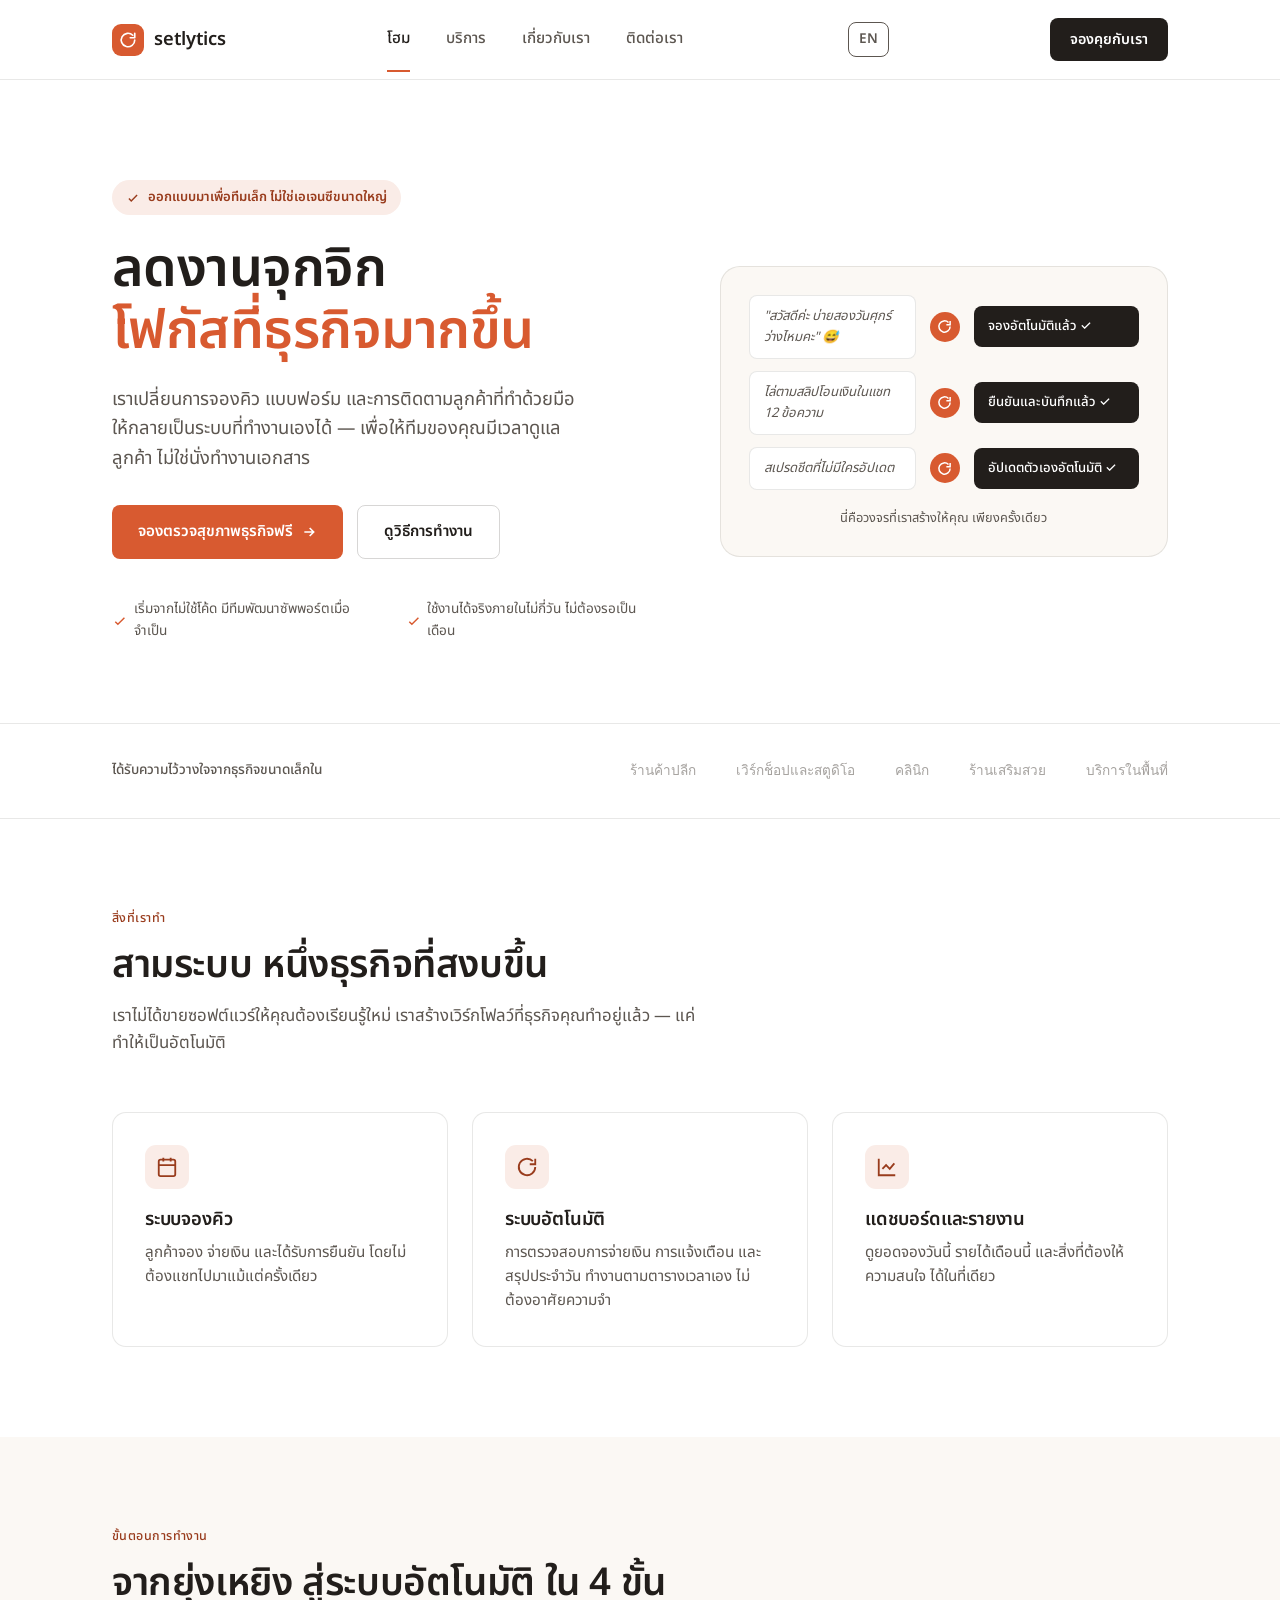
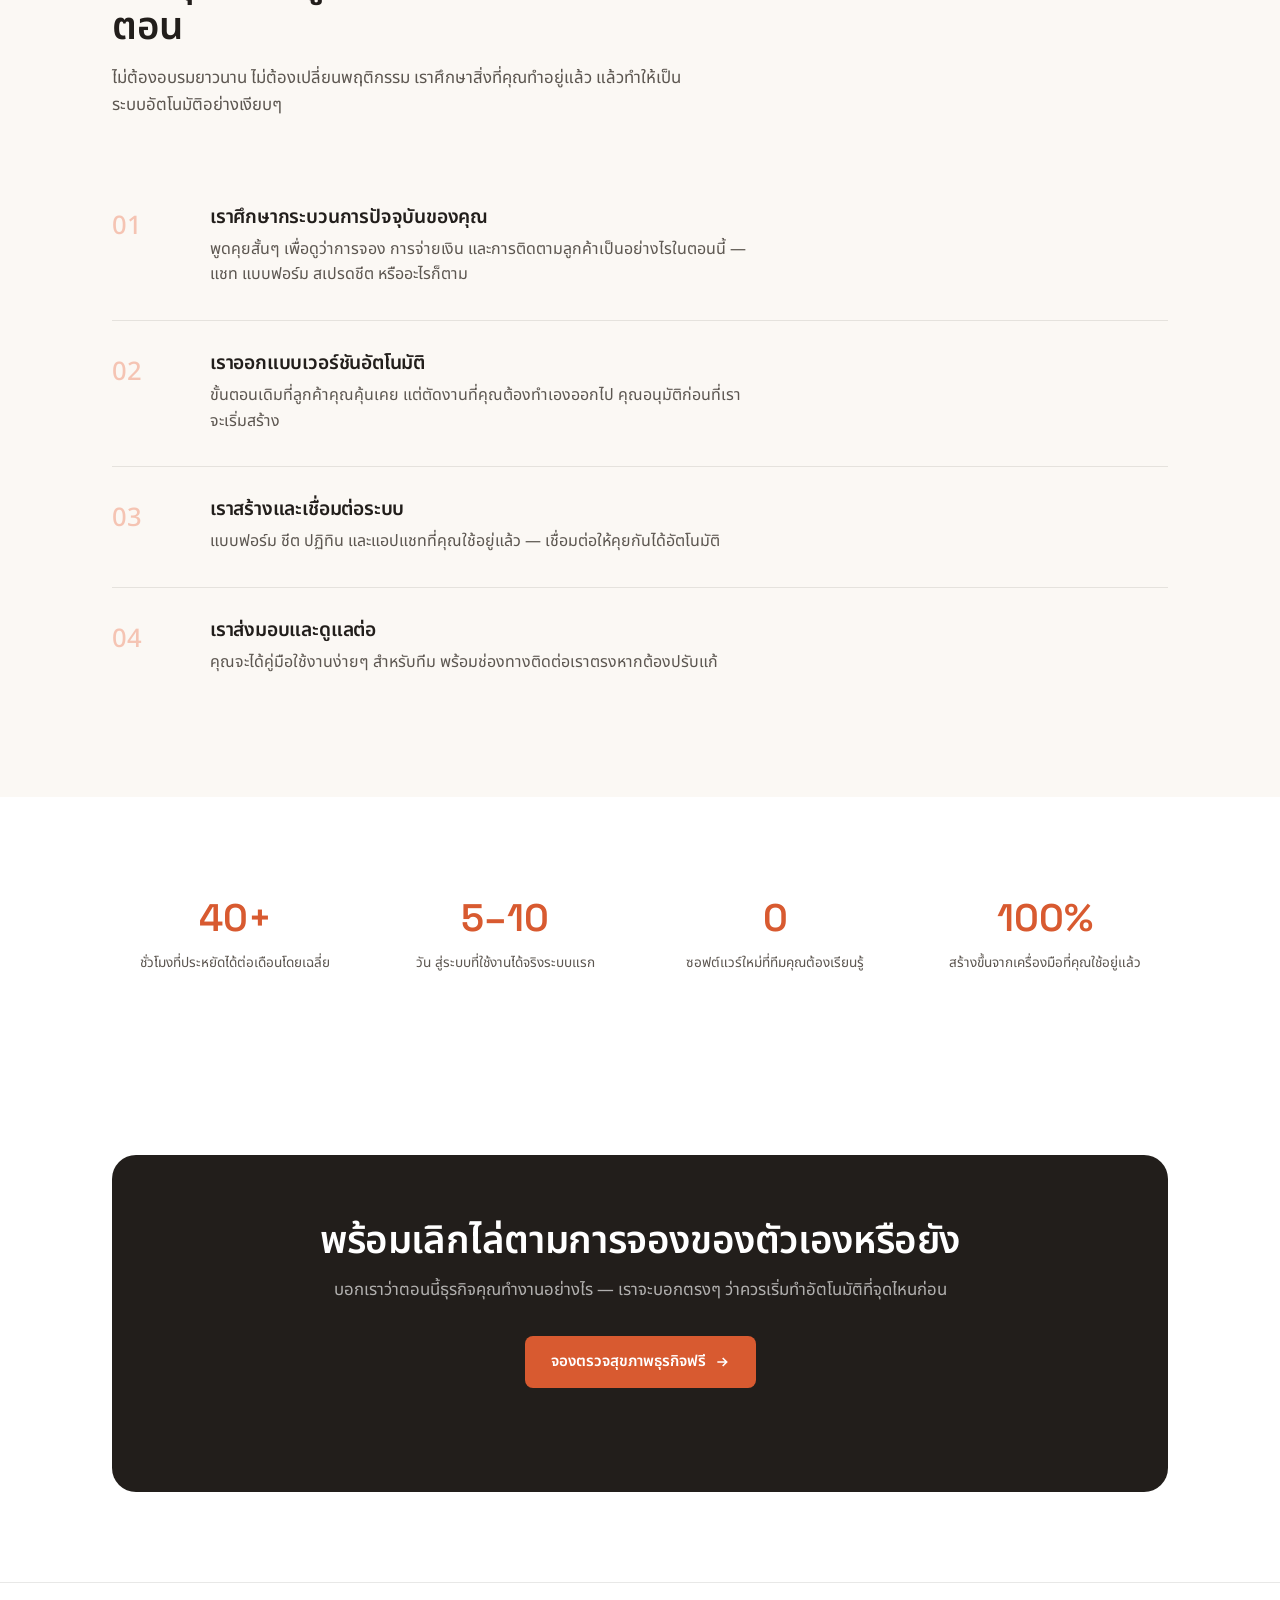
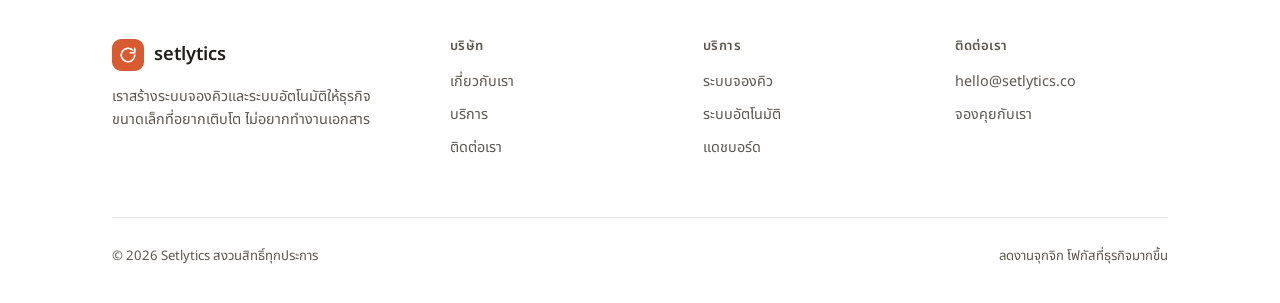
==== th/index.html @ 03d0fd82 "Add Thai-language version of the site Translates all 4 pages into Thai under th/, with a language sw" ====
<!DOCTYPE html>
<html lang="th">
<head>
<meta charset="UTF-8">
<meta name="viewport" content="width=device-width, initial-scale=1.0">
<title>Setlytics — ลดงานจุกจิก โฟกัสที่ธุรกิจมากขึ้น</title>
<link rel="stylesheet" href="../styles.css">
<link rel="stylesheet" href="thai-fonts.css">
</head>
<body>

<nav>
  <div class="nav-inner">
    <a href="index.html" class="brand">
      <span class="brand-mark">
        <svg viewBox="0 0 24 24" fill="none" stroke="white" stroke-width="2.2" stroke-linecap="round" stroke-linejoin="round"><path d="M21 12a9 9 0 1 1-2.64-6.36"/><path d="M21 3v6h-6"/></svg>
      </span>
      setlytics
    </a>
    <div class="nav-links">
      <a href="index.html" class="active">โฮม</a>
      <a href="services.html">บริการ</a>
      <a href="about.html">เกี่ยวกับเรา</a>
      <a href="contact.html">ติดต่อเรา</a>
    </div>
    <a href="../index.html" class="lang-switch">EN</a>
    <a href="contact.html" class="nav-cta">จองคุยกับเรา</a>
  </div>
</nav>

<section class="hero">
  <div class="wrap">
    <div>
      <span class="eyebrow">
        <svg width="14" height="14" viewBox="0 0 24 24" fill="none" stroke="currentColor" stroke-width="2.5"><path d="M5 13l4 4L19 7"/></svg>
        ออกแบบมาเพื่อทีมเล็ก ไม่ใช่เอเจนซีขนาดใหญ่
      </span>
      <h1>ลดงานจุกจิก<br><span class="accent">โฟกัสที่ธุรกิจมากขึ้น</span></h1>
      <p class="lead">เราเปลี่ยนการจองคิว แบบฟอร์ม และการติดตามลูกค้าที่ทำด้วยมือ ให้กลายเป็นระบบที่ทำงานเองได้ — เพื่อให้ทีมของคุณมีเวลาดูแลลูกค้า ไม่ใช่นั่งทำงานเอกสาร</p>
      <div class="hero-actions">
        <a href="contact.html" class="btn btn-primary">
          จองตรวจสุขภาพธุรกิจฟรี
          <svg width="16" height="16" viewBox="0 0 24 24" fill="none" stroke="white" stroke-width="2.4"><path d="M5 12h14M13 6l6 6-6 6"/></svg>
        </a>
        <a href="services.html" class="btn btn-ghost">ดูวิธีการทำงาน</a>
      </div>
      <div class="hero-trust">
        <div>
          <svg viewBox="0 0 24 24" fill="none" stroke-width="2.2"><path d="M5 13l4 4L19 7"/></svg>
          เริ่มจากไม่ใช้โค้ด มีทีมพัฒนาซัพพอร์ตเมื่อจำเป็น
        </div>
        <div>
          <svg viewBox="0 0 24 24" fill="none" stroke-width="2.2"><path d="M5 13l4 4L19 7"/></svg>
          ใช้งานได้จริงภายในไม่กี่วัน ไม่ต้องรอเป็นเดือน
        </div>
      </div>
    </div>

    <div class="transform-strip">
      <div class="row">
        <div class="bubble-before">"สวัสดีค่ะ บ่ายสองวันศุกร์ว่างไหมคะ" 😅</div>
        <div class="loop-divider">
          <svg viewBox="0 0 24 24" fill="none" stroke="white" stroke-width="2.4"><path d="M21 12a9 9 0 1 1-2.64-6.36"/><path d="M21 3v6h-6"/></svg>
        </div>
        <div class="bubble-after">จองอัตโนมัติแล้ว ✓</div>
      </div>
      <div class="row">
        <div class="bubble-before">ไล่ตามสลิปโอนเงินในแชท 12 ข้อความ</div>
        <div class="loop-divider">
          <svg viewBox="0 0 24 24" fill="none" stroke="white" stroke-width="2.4"><path d="M21 12a9 9 0 1 1-2.64-6.36"/><path d="M21 3v6h-6"/></svg>
        </div>
        <div class="bubble-after">ยืนยันและบันทึกแล้ว ✓</div>
      </div>
      <div class="row">
        <div class="bubble-before">สเปรดชีตที่ไม่มีใครอัปเดต</div>
        <div class="loop-divider">
          <svg viewBox="0 0 24 24" fill="none" stroke="white" stroke-width="2.4"><path d="M21 12a9 9 0 1 1-2.64-6.36"/><path d="M21 3v6h-6"/></svg>
        </div>
        <div class="bubble-after">อัปเดตตัวเองอัตโนมัติ ✓</div>
      </div>
      <p class="transform-caption">นี่คือวงจรที่เราสร้างให้คุณ เพียงครั้งเดียว</p>
    </div>
  </div>
</section>

<div class="logo-strip">
  <div class="wrap">
    <span>ได้รับความไว้วางใจจากธุรกิจขนาดเล็กใน</span>
    <div class="logos">
      <span>ร้านค้าปลีก</span>
      <span>เวิร์กช็อปและสตูดิโอ</span>
      <span>คลินิก</span>
      <span>ร้านเสริมสวย</span>
      <span>บริการในพื้นที่</span>
    </div>
  </div>
</div>

<section>
  <div class="wrap">
    <div class="section-head">
      <span class="mono">สิ่งที่เราทำ</span>
      <h2>สามระบบ หนึ่งธุรกิจที่สงบขึ้น</h2>
      <p>เราไม่ได้ขายซอฟต์แวร์ให้คุณต้องเรียนรู้ใหม่ เราสร้างเวิร์กโฟลว์ที่ธุรกิจคุณทำอยู่แล้ว — แค่ทำให้เป็นอัตโนมัติ</p>
    </div>
    <div class="grid-3">
      <div class="card">
        <div class="card-icon">
          <svg viewBox="0 0 24 24" fill="none" stroke-width="2"><rect x="3" y="4" width="18" height="18" rx="2"/><path d="M16 2v4M8 2v4M3 10h18"/></svg>
        </div>
        <h3>ระบบจองคิว</h3>
        <p>ลูกค้าจอง จ่ายเงิน และได้รับการยืนยัน โดยไม่ต้องแชทไปมาแม้แต่ครั้งเดียว</p>
      </div>
      <div class="card">
        <div class="card-icon">
          <svg viewBox="0 0 24 24" fill="none" stroke-width="2"><path d="M21 12a9 9 0 1 1-2.64-6.36"/><path d="M21 3v6h-6"/></svg>
        </div>
        <h3>ระบบอัตโนมัติ</h3>
        <p>การตรวจสอบการจ่ายเงิน การแจ้งเตือน และสรุปประจำวัน ทำงานตามตารางเวลาเอง ไม่ต้องอาศัยความจำ</p>
      </div>
      <div class="card">
        <div class="card-icon">
          <svg viewBox="0 0 24 24" fill="none" stroke-width="2"><path d="M3 3v18h18"/><path d="M7 14l4-4 4 4 5-6"/></svg>
        </div>
        <h3>แดชบอร์ดและรายงาน</h3>
        <p>ดูยอดจองวันนี้ รายได้เดือนนี้ และสิ่งที่ต้องให้ความสนใจ ได้ในที่เดียว</p>
      </div>
    </div>
  </div>
</section>

<section class="bg-warm">
  <div class="wrap">
    <div class="section-head">
      <span class="mono">ขั้นตอนการทำงาน</span>
      <h2>จากยุ่งเหยิง สู่ระบบอัตโนมัติ ใน 4 ขั้นตอน</h2>
      <p>ไม่ต้องอบรมยาวนาน ไม่ต้องเปลี่ยนพฤติกรรม เราศึกษาสิ่งที่คุณทำอยู่แล้ว แล้วทำให้เป็นระบบอัตโนมัติอย่างเงียบๆ</p>
    </div>
    <div class="process-list">
      <div class="process-item">
        <span class="process-num">01</span>
        <div>
          <h3>เราศึกษากระบวนการปัจจุบันของคุณ</h3>
          <p>พูดคุยสั้นๆ เพื่อดูว่าการจอง การจ่ายเงิน และการติดตามลูกค้าเป็นอย่างไรในตอนนี้ — แชท แบบฟอร์ม สเปรดชีต หรืออะไรก็ตาม</p>
        </div>
      </div>
      <div class="process-item">
        <span class="process-num">02</span>
        <div>
          <h3>เราออกแบบเวอร์ชันอัตโนมัติ</h3>
          <p>ขั้นตอนเดิมที่ลูกค้าคุณคุ้นเคย แต่ตัดงานที่คุณต้องทำเองออกไป คุณอนุมัติก่อนที่เราจะเริ่มสร้าง</p>
        </div>
      </div>
      <div class="process-item">
        <span class="process-num">03</span>
        <div>
          <h3>เราสร้างและเชื่อมต่อระบบ</h3>
          <p>แบบฟอร์ม ชีต ปฏิทิน และแอปแชทที่คุณใช้อยู่แล้ว — เชื่อมต่อให้คุยกันได้อัตโนมัติ</p>
        </div>
      </div>
      <div class="process-item">
        <span class="process-num">04</span>
        <div>
          <h3>เราส่งมอบและดูแลต่อ</h3>
          <p>คุณจะได้คู่มือใช้งานง่ายๆ สำหรับทีม พร้อมช่องทางติดต่อเราตรงหากต้องปรับแก้</p>
        </div>
      </div>
    </div>
  </div>
</section>

<section>
  <div class="wrap">
    <div class="stats">
      <div class="stat">
        <div class="num">40+</div>
        <div class="label">ชั่วโมงที่ประหยัดได้ต่อเดือนโดยเฉลี่ย</div>
      </div>
      <div class="stat">
        <div class="num">5–10</div>
        <div class="label">วัน สู่ระบบที่ใช้งานได้จริงระบบแรก</div>
      </div>
      <div class="stat">
        <div class="num">0</div>
        <div class="label">ซอฟต์แวร์ใหม่ที่ทีมคุณต้องเรียนรู้</div>
      </div>
      <div class="stat">
        <div class="num">100%</div>
        <div class="label">สร้างขึ้นจากเครื่องมือที่คุณใช้อยู่แล้ว</div>
      </div>
    </div>
  </div>
</section>

<section>
  <div class="wrap">
    <div class="cta-band">
      <h2>พร้อมเลิกไล่ตามการจองของตัวเองหรือยัง</h2>
      <p>บอกเราว่าตอนนี้ธุรกิจคุณทำงานอย่างไร — เราจะบอกตรงๆ ว่าควรเริ่มทำอัตโนมัติที่จุดไหนก่อน</p>
      <div class="hero-actions">
        <a href="contact.html" class="btn btn-primary" style="background: var(--coral);">
          จองตรวจสุขภาพธุรกิจฟรี
          <svg width="16" height="16" viewBox="0 0 24 24" fill="none" stroke="white" stroke-width="2.4"><path d="M5 12h14M13 6l6 6-6 6"/></svg>
        </a>
      </div>
    </div>
  </div>
</section>

<footer>
  <div class="wrap">
    <div class="footer-top">
      <div class="footer-brand">
        <a href="index.html" class="brand">
          <span class="brand-mark">
            <svg viewBox="0 0 24 24" fill="none" stroke="white" stroke-width="2.2" stroke-linecap="round" stroke-linejoin="round"><path d="M21 12a9 9 0 1 1-2.64-6.36"/><path d="M21 3v6h-6"/></svg>
          </span>
          setlytics
        </a>
        <p>เราสร้างระบบจองคิวและระบบอัตโนมัติให้ธุรกิจขนาดเล็กที่อยากเติบโต ไม่อยากทำงานเอกสาร</p>
      </div>
      <div class="footer-col">
        <h4>บริษัท</h4>
        <a href="about.html">เกี่ยวกับเรา</a>
        <a href="services.html">บริการ</a>
        <a href="contact.html">ติดต่อเรา</a>
      </div>
      <div class="footer-col">
        <h4>บริการ</h4>
        <a href="services.html">ระบบจองคิว</a>
        <a href="services.html">ระบบอัตโนมัติ</a>
        <a href="services.html">แดชบอร์ด</a>
      </div>
      <div class="footer-col">
        <h4>ติดต่อเรา</h4>
        <a href="mailto:hello@setlytics.co">hello@setlytics.co</a>
        <a href="contact.html">จองคุยกับเรา</a>
      </div>
    </div>
    <div class="footer-bottom">
      <span>© 2026 Setlytics สงวนสิทธิ์ทุกประการ</span>
      <span>ลดงานจุกจิก โฟกัสที่ธุรกิจมากขึ้น</span>
    </div>
  </div>
</footer>

</body>
</html>
---- styles.css ----
@import url('https://fonts.googleapis.com/css2?family=Space+Grotesk:wght@500;600;700&family=Inter:wght@400;500;600&family=JetBrains+Mono:wght@500&display=swap');

:root {
  --coral: #D85A30;
  --coral-dark: #993C1D;
  --coral-tint: #FAECE7;
  --coral-tint-2: #F5C4B3;
  --ink: #221E1B;
  --ink-soft: #5C5650;
  --paper: #FFFFFF;
  --paper-warm: #FBF8F4;
  --line: rgba(34, 30, 27, 0.1);
  --line-strong: rgba(34, 30, 27, 0.18);
  --radius: 14px;
  --radius-sm: 8px;
  --maxw: 1120px;
}

* { margin: 0; padding: 0; box-sizing: border-box; }

html { scroll-behavior: smooth; }

body {
  font-family: 'Inter', sans-serif;
  background: var(--paper);
  color: var(--ink);
  line-height: 1.6;
  font-size: 16px;
  -webkit-font-smoothing: antialiased;
}

h1, h2, h3, h4 {
  font-family: 'Space Grotesk', sans-serif;
  font-weight: 600;
  letter-spacing: -0.01em;
  line-height: 1.15;
  color: var(--ink);
}

a { color: inherit; text-decoration: none; }

.mono {
  font-family: 'JetBrains Mono', monospace;
  font-size: 0.78rem;
  letter-spacing: 0.04em;
  text-transform: uppercase;
  color: var(--coral-dark);
  font-weight: 500;
}

.wrap {
  max-width: var(--maxw);
  margin: 0 auto;
  padding: 0 32px;
}

/* ---------- NAV ---------- */
nav {
  position: sticky;
  top: 0;
  z-index: 50;
  background: rgba(255,255,255,0.92);
  backdrop-filter: blur(8px);
  border-bottom: 1px solid var(--line);
}

.nav-inner {
  max-width: var(--maxw);
  margin: 0 auto;
  padding: 18px 32px;
  display: flex;
  align-items: center;
  justify-content: space-between;
}

.brand {
  display: flex;
  align-items: center;
  gap: 10px;
  font-family: 'Space Grotesk', sans-serif;
  font-weight: 600;
  font-size: 1.15rem;
}

.brand-mark {
  width: 32px;
  height: 32px;
  border-radius: 9px;
  background: var(--coral);
  display: flex;
  align-items: center;
  justify-content: center;
  flex-shrink: 0;
}

.brand-mark svg { width: 18px; height: 18px; }

.nav-links {
  display: flex;
  gap: 36px;
  font-size: 0.95rem;
  font-weight: 500;
}

.nav-links a {
  color: var(--ink-soft);
  transition: color 0.15s ease;
  position: relative;
}

.nav-links a:hover, .nav-links a.active { color: var(--ink); }

.nav-links a.active::after {
  content: '';
  position: absolute;
  bottom: -20px;
  left: 0;
  right: 0;
  height: 2px;
  background: var(--coral);
}

.nav-cta {
  background: var(--ink);
  color: white;
  padding: 10px 20px;
  border-radius: var(--radius-sm);
  font-size: 0.9rem;
  font-weight: 600;
  transition: background 0.15s ease;
}

.nav-cta:hover { background: var(--coral); }

.lang-switch {
  color: var(--ink-soft);
  font-size: 0.85rem;
  font-weight: 600;
  margin-left: 4px;
  padding: 6px 10px;
  border: 1px solid var(--ink-soft);
  border-radius: var(--radius-sm);
}

.lang-switch:hover { color: var(--ink); border-color: var(--ink); }

.mobile-toggle { display: none; }

/* ---------- BUTTONS ---------- */
.btn {
  display: inline-flex;
  align-items: center;
  gap: 8px;
  padding: 14px 26px;
  border-radius: var(--radius-sm);
  font-weight: 600;
  font-size: 0.95rem;
  transition: transform 0.15s ease, background 0.15s ease, box-shadow 0.15s ease;
  cursor: pointer;
  border: none;
}

.btn-primary {
  background: var(--coral);
  color: white;
}

.btn-primary:hover {
  background: var(--coral-dark);
  transform: translateY(-1px);
}

.btn-ghost {
  background: transparent;
  color: var(--ink);
  border: 1.5px solid var(--line-strong);
}

.btn-ghost:hover {
  border-color: var(--ink);
  transform: translateY(-1px);
}

/* ---------- HERO ---------- */
.hero {
  padding: 100px 0 80px;
  position: relative;
  overflow: hidden;
}

.hero .wrap {
  display: grid;
  grid-template-columns: 1.1fr 0.9fr;
  gap: 60px;
  align-items: center;
}

.eyebrow {
  display: inline-flex;
  align-items: center;
  gap: 8px;
  background: var(--coral-tint);
  color: var(--coral-dark);
  padding: 7px 14px;
  border-radius: 99px;
  font-size: 0.82rem;
  font-weight: 600;
  margin-bottom: 24px;
}

.hero h1 {
  font-size: clamp(2.4rem, 4.2vw, 3.6rem);
  margin-bottom: 22px;
}

.hero h1 .accent { color: var(--coral); }

.hero p.lead {
  font-size: 1.15rem;
  color: var(--ink-soft);
  max-width: 480px;
  margin-bottom: 32px;
}

.hero-actions {
  display: flex;
  gap: 14px;
  margin-bottom: 40px;
}

.hero-trust {
  display: flex;
  gap: 28px;
  font-size: 0.85rem;
  color: var(--ink-soft);
}

.hero-trust div { display: flex; align-items: center; gap: 6px; }
.hero-trust svg { width: 16px; height: 16px; stroke: var(--coral); }

/* ---------- TRANSFORM STRIP (signature element) ---------- */
.transform-strip {
  position: relative;
  background: var(--paper-warm);
  border: 1px solid var(--line);
  border-radius: 20px;
  padding: 28px;
}

.transform-strip .row {
  display: flex;
  align-items: center;
  gap: 14px;
  margin-bottom: 12px;
}

.transform-strip .row:last-child { margin-bottom: 0; }

.bubble-before {
  flex: 1;
  background: white;
  border: 1px solid var(--line);
  border-radius: var(--radius-sm);
  padding: 10px 14px;
  font-size: 0.82rem;
  color: var(--ink-soft);
  font-style: italic;
}

.loop-divider {
  flex-shrink: 0;
  width: 30px;
  height: 30px;
  border-radius: 50%;
  background: var(--coral);
  display: flex;
  align-items: center;
  justify-content: center;
}

.loop-divider svg {
  width: 15px;
  height: 15px;
  stroke: white;
  animation: spin 6s linear infinite;
}

@keyframes spin {
  to { transform: rotate(360deg); }
}

.bubble-after {
  flex: 1;
  background: var(--ink);
  color: white;
  border-radius: var(--radius-sm);
  padding: 10px 14px;
  font-size: 0.82rem;
  font-weight: 500;
}

.transform-caption {
  text-align: center;
  margin-top: 18px;
  font-size: 0.8rem;
  color: var(--ink-soft);
}

/* ---------- LOGO STRIP ---------- */
.logo-strip {
  padding: 36px 0;
  border-top: 1px solid var(--line);
  border-bottom: 1px solid var(--line);
}

.logo-strip .wrap {
  display: flex;
  align-items: center;
  justify-content: space-between;
  flex-wrap: wrap;
  gap: 24px;
}

.logo-strip span {
  font-size: 0.85rem;
  color: var(--ink-soft);
  font-weight: 500;
}

.logo-strip .logos {
  display: flex;
  gap: 40px;
  font-family: 'Space Grotesk', sans-serif;
  font-weight: 600;
  color: var(--ink-soft);
  opacity: 0.55;
  flex-wrap: wrap;
}

/* ---------- SECTION GENERAL ---------- */
section { padding: 90px 0; }

.section-head {
  max-width: 600px;
  margin-bottom: 56px;
}

.section-head .mono { display: block; margin-bottom: 14px; }

.section-head h2 {
  font-size: clamp(1.8rem, 3vw, 2.4rem);
  margin-bottom: 16px;
}

.section-head p {
  color: var(--ink-soft);
  font-size: 1.05rem;
}

.bg-warm { background: var(--paper-warm); }

/* ---------- CARDS GRID ---------- */
.grid-3 {
  display: grid;
  grid-template-columns: repeat(3, 1fr);
  gap: 24px;
}

.grid-2 {
  display: grid;
  grid-template-columns: repeat(2, 1fr);
  gap: 24px;
}

.card {
  background: white;
  border: 1px solid var(--line);
  border-radius: var(--radius);
  padding: 32px;
  transition: transform 0.18s ease, box-shadow 0.18s ease, border-color 0.18s ease;
}

.card:hover {
  transform: translateY(-3px);
  border-color: var(--line-strong);
  box-shadow: 0 12px 28px rgba(34,30,27,0.06);
}

.card-icon {
  width: 44px;
  height: 44px;
  border-radius: 11px;
  background: var(--coral-tint);
  display: flex;
  align-items: center;
  justify-content: center;
  margin-bottom: 20px;
}

.card-icon svg { width: 22px; height: 22px; stroke: var(--coral-dark); }

.card h3 { font-size: 1.15rem; margin-bottom: 10px; }
.card p { color: var(--ink-soft); font-size: 0.95rem; }

/* ---------- PROCESS ---------- */
.process-list {
  display: flex;
  flex-direction: column;
  gap: 0;
}

.process-item {
  display: grid;
  grid-template-columns: 70px 1fr;
  gap: 28px;
  padding: 32px 0;
  border-bottom: 1px solid var(--line);
}

.process-item:last-child { border-bottom: none; }

.process-num {
  font-family: 'JetBrains Mono', monospace;
  font-size: 1.6rem;
  font-weight: 500;
  color: var(--coral-tint-2);
}

.process-item h3 { font-size: 1.2rem; margin-bottom: 8px; }
.process-item p { color: var(--ink-soft); max-width: 540px; }

/* ---------- STATS ---------- */
.stats {
  display: grid;
  grid-template-columns: repeat(4, 1fr);
  gap: 24px;
  text-align: center;
}

.stat .num {
  font-family: 'Space Grotesk', sans-serif;
  font-size: 2.4rem;
  font-weight: 600;
  color: var(--coral);
}

.stat .label {
  font-size: 0.85rem;
  color: var(--ink-soft);
  margin-top: 4px;
}

/* ---------- CTA BAND ---------- */
.cta-band {
  background: var(--ink);
  border-radius: 24px;
  padding: 64px;
  text-align: center;
  color: white;
}

.cta-band h2 { color: white; font-size: clamp(1.8rem, 3vw, 2.4rem); margin-bottom: 14px; }
.cta-band p { color: rgba(255,255,255,0.65); margin-bottom: 32px; font-size: 1.05rem; }
.cta-band .hero-actions { justify-content: center; }

/* ---------- FOOTER ---------- */
footer {
  border-top: 1px solid var(--line);
  padding: 56px 0 36px;
}

.footer-top {
  display: grid;
  grid-template-columns: 1.4fr 1fr 1fr 1fr;
  gap: 40px;
  margin-bottom: 48px;
}

.footer-brand p {
  color: var(--ink-soft);
  font-size: 0.9rem;
  margin-top: 14px;
  max-width: 260px;
}

.footer-col h4 {
  font-size: 0.82rem;
  text-transform: uppercase;
  letter-spacing: 0.04em;
  color: var(--ink-soft);
  font-weight: 600;
  margin-bottom: 16px;
}

.footer-col a {
  display: block;
  font-size: 0.9rem;
  color: var(--ink-soft);
  margin-bottom: 10px;
  transition: color 0.15s ease;
}

.footer-col a:hover { color: var(--coral); }

.footer-bottom {
  display: flex;
  justify-content: space-between;
  align-items: center;
  padding-top: 28px;
  border-top: 1px solid var(--line);
  font-size: 0.82rem;
  color: var(--ink-soft);
}

/* ---------- PAGE HEADER (for non-home pages) ---------- */
.page-header {
  padding: 64px 0 56px;
  border-bottom: 1px solid var(--line);
}

.page-header .mono { display: block; margin-bottom: 16px; }
.page-header h1 { font-size: clamp(2rem, 3.6vw, 2.8rem); margin-bottom: 16px; }
.page-header p { color: var(--ink-soft); font-size: 1.05rem; max-width: 600px; }

/* ---------- ABOUT PAGE SPECIFIC ---------- */
.value-list {
  display: grid;
  grid-template-columns: repeat(2, 1fr);
  gap: 28px;
}

.value-item {
  display: flex;
  gap: 16px;
}

.value-num {
  font-family: 'JetBrains Mono', monospace;
  color: var(--coral);
  font-weight: 500;
  font-size: 0.95rem;
  flex-shrink: 0;
  padding-top: 2px;
}

.value-item h3 { font-size: 1.05rem; margin-bottom: 6px; }
.value-item p { color: var(--ink-soft); font-size: 0.92rem; }

.team-grid {
  display: grid;
  grid-template-columns: repeat(3, 1fr);
  gap: 24px;
}

.team-card {
  background: white;
  border: 1px solid var(--line);
  border-radius: var(--radius);
  padding: 28px;
  text-align: center;
}

.team-avatar {
  width: 64px;
  height: 64px;
  border-radius: 50%;
  background: var(--coral-tint);
  color: var(--coral-dark);
  display: flex;
  align-items: center;
  justify-content: center;
  font-family: 'Space Grotesk', sans-serif;
  font-weight: 600;
  font-size: 1.2rem;
  margin: 0 auto 16px;
}

.team-card h3 { font-size: 1rem; margin-bottom: 4px; }
.team-card .role { font-size: 0.85rem; color: var(--coral-dark); font-weight: 500; margin-bottom: 10px; }
.team-card p.bio { font-size: 0.85rem; color: var(--ink-soft); }

/* ---------- CONTACT PAGE ---------- */
.contact-grid {
  display: grid;
  grid-template-columns: 1fr 1fr;
  gap: 56px;
}

.form-field { margin-bottom: 20px; }

.form-field label {
  display: block;
  font-size: 0.85rem;
  font-weight: 600;
  margin-bottom: 8px;
}

.form-field input, .form-field select, .form-field textarea {
  width: 100%;
  padding: 12px 16px;
  border: 1.5px solid var(--line-strong);
  border-radius: var(--radius-sm);
  font-family: 'Inter', sans-serif;
  font-size: 0.95rem;
  background: white;
  color: var(--ink);
  transition: border-color 0.15s ease;
}

.form-field input:focus, .form-field select:focus, .form-field textarea:focus {
  outline: none;
  border-color: var(--coral);
}

.form-field textarea { resize: vertical; min-height: 110px; }

.contact-info-item {
  display: flex;
  gap: 16px;
  padding: 22px 0;
  border-bottom: 1px solid var(--line);
}

.contact-info-item:last-child { border-bottom: none; }

.contact-icon {
  width: 40px;
  height: 40px;
  border-radius: 10px;
  background: var(--coral-tint);
  display: flex;
  align-items: center;
  justify-content: center;
  flex-shrink: 0;
}

.contact-icon svg { width: 19px; height: 19px; stroke: var(--coral-dark); }

.contact-info-item h4 { font-size: 0.95rem; margin-bottom: 4px; }
.contact-info-item p { font-size: 0.88rem; color: var(--ink-soft); }

.faq-item {
  border-bottom: 1px solid var(--line);
  padding: 22px 0;
}

.faq-item h4 { font-size: 1rem; margin-bottom: 8px; }
.faq-item p { color: var(--ink-soft); font-size: 0.92rem; }

/* ---------- SERVICES PAGE ---------- */
.service-block {
  display: grid;
  grid-template-columns: 0.9fr 1.1fr;
  gap: 56px;
  padding: 64px 0;
  border-bottom: 1px solid var(--line);
  align-items: start;
}

.service-block:last-child { border-bottom: none; }

.service-block .mono { display: block; margin-bottom: 14px; }
.service-block h2 { font-size: 1.7rem; margin-bottom: 16px; }
.service-block .desc { color: var(--ink-soft); margin-bottom: 24px; }

.feature-list { display: flex; flex-direction: column; gap: 12px; }

.feature-list li {
  display: flex;
  gap: 10px;
  font-size: 0.92rem;
  align-items: flex-start;
}

.feature-list svg {
  width: 16px;
  height: 16px;
  stroke: var(--coral);
  flex-shrink: 0;
  margin-top: 3px;
}

.mini-visual {
  background: var(--paper-warm);
  border: 1px solid var(--line);
  border-radius: var(--radius);
  padding: 28px;
}

.mini-visual .tag {
  display: inline-block;
  font-size: 0.75rem;
  font-weight: 600;
  padding: 4px 10px;
  border-radius: 6px;
  margin-bottom: 14px;
}

.tag-yellow { background: #FFF3D6; color: #8A5A00; }
.tag-green { background: #E2F4E8; color: #1F7A45; }
.tag-gray { background: #ECEAE6; color: var(--ink-soft); }

.mini-row {
  display: flex;
  justify-content: space-between;
  align-items: center;
  padding: 10px 0;
  border-bottom: 1px solid var(--line);
  font-size: 0.85rem;
}

.mini-row:last-child { border-bottom: none; }

.pricing-note {
  background: var(--coral-tint);
  border-radius: var(--radius);
  padding: 28px;
  margin-top: 16px;
}

.pricing-note h3 { font-size: 1.05rem; margin-bottom: 8px; color: var(--coral-dark); }
.pricing-note p { font-size: 0.9rem; color: var(--ink); }

/* ---------- RESPONSIVE ---------- */
@media (max-width: 860px) {
  .nav-links { display: none; }
  .hero .wrap { grid-template-columns: 1fr; }
  .hero { padding: 64px 0 48px; }
  .grid-3 { grid-template-columns: 1fr; }
  .grid-2 { grid-template-columns: 1fr; }
  .stats { grid-template-columns: repeat(2, 1fr); gap: 32px; }
  .footer-top { grid-template-columns: 1fr 1fr; gap: 32px; }
  .value-list { grid-template-columns: 1fr; }
  .team-grid { grid-template-columns: 1fr; }
  .contact-grid { grid-template-columns: 1fr; }
  .service-block { grid-template-columns: 1fr; gap: 28px; }
  .cta-band { padding: 40px 24px; }
  .wrap { padding: 0 20px; }
}
---- th/thai-fonts.css ----
@import url('https://fonts.googleapis.com/css2?family=Noto+Sans+Thai:wght@400;500;600;700&display=swap');

body {
  font-family: 'Noto Sans Thai', 'Inter', sans-serif;
}

h1, h2, h3, h4, .brand, .btn, .nav-links, .nav-cta, .lang-switch {
  font-family: 'Noto Sans Thai', 'Space Grotesk', sans-serif;
}

.mono, .eyebrow, .process-num, .value-num {
  font-family: 'Noto Sans Thai', 'JetBrains Mono', monospace;
}
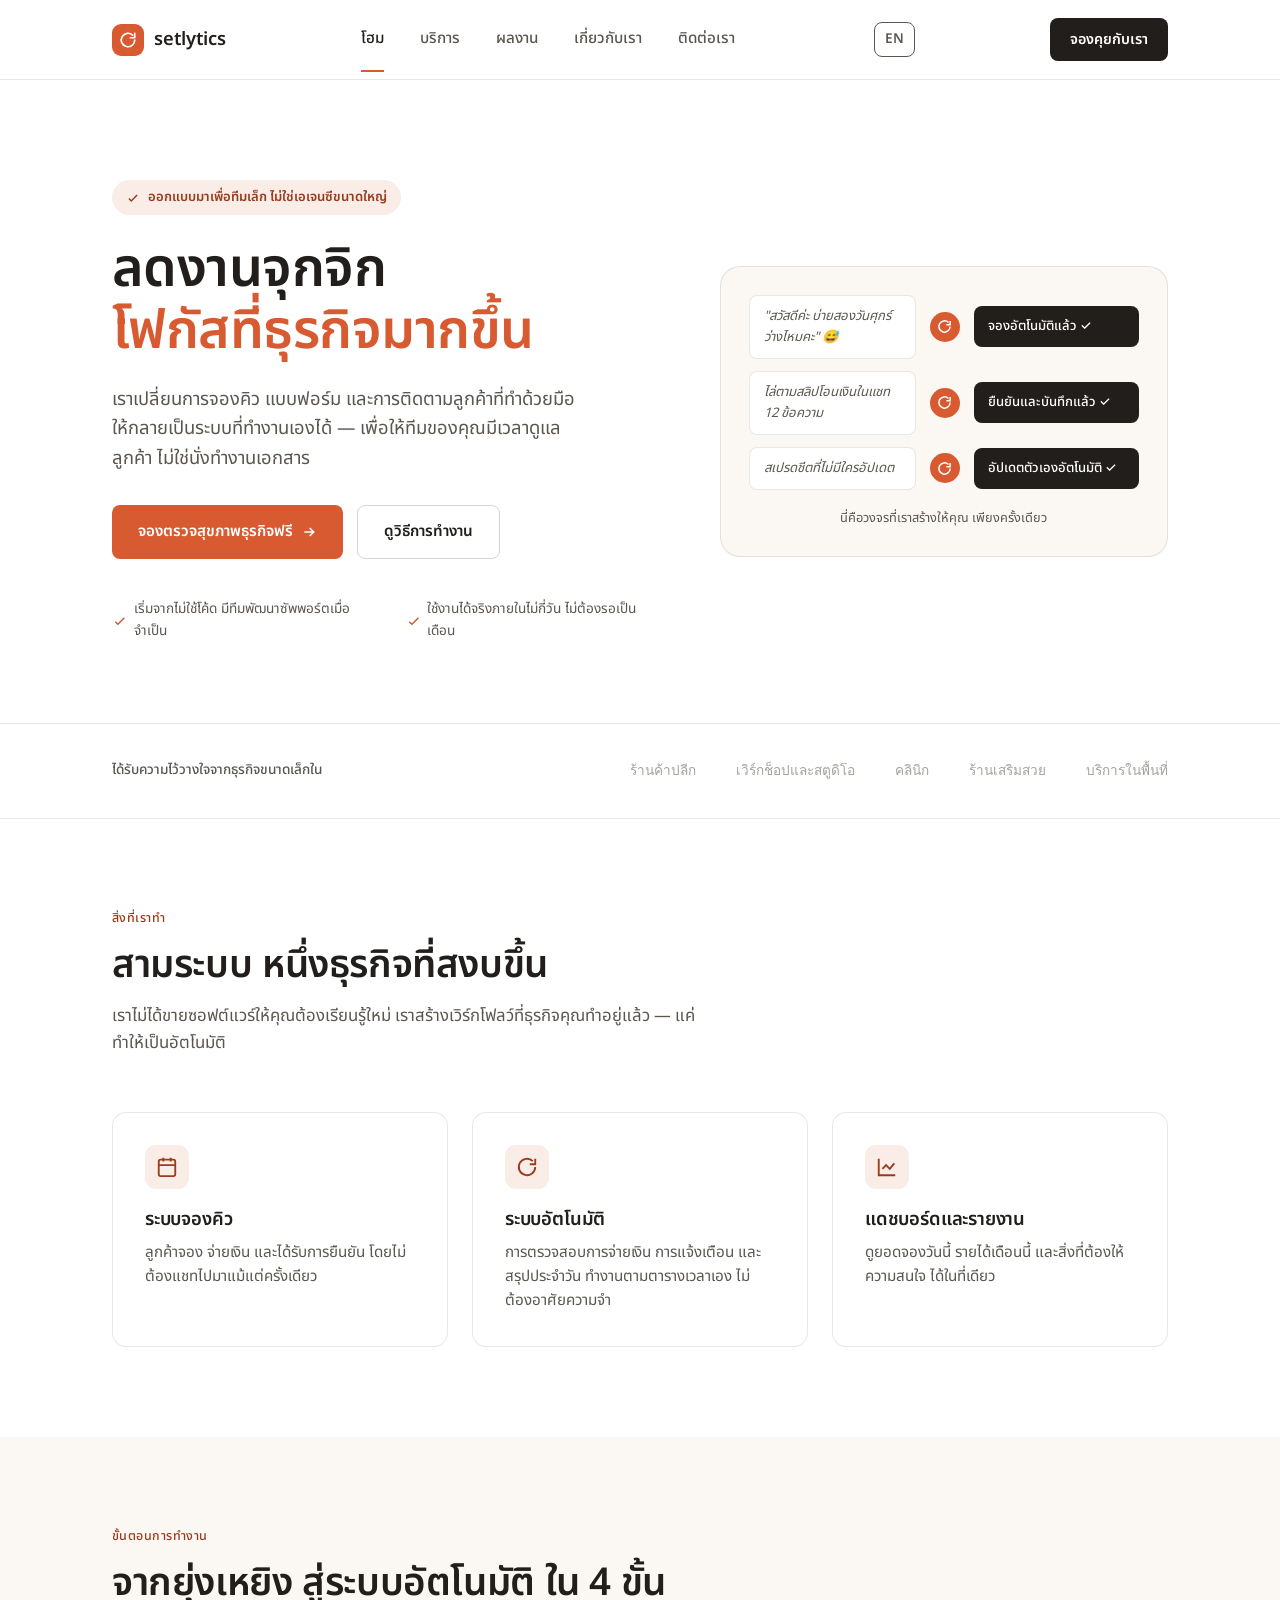
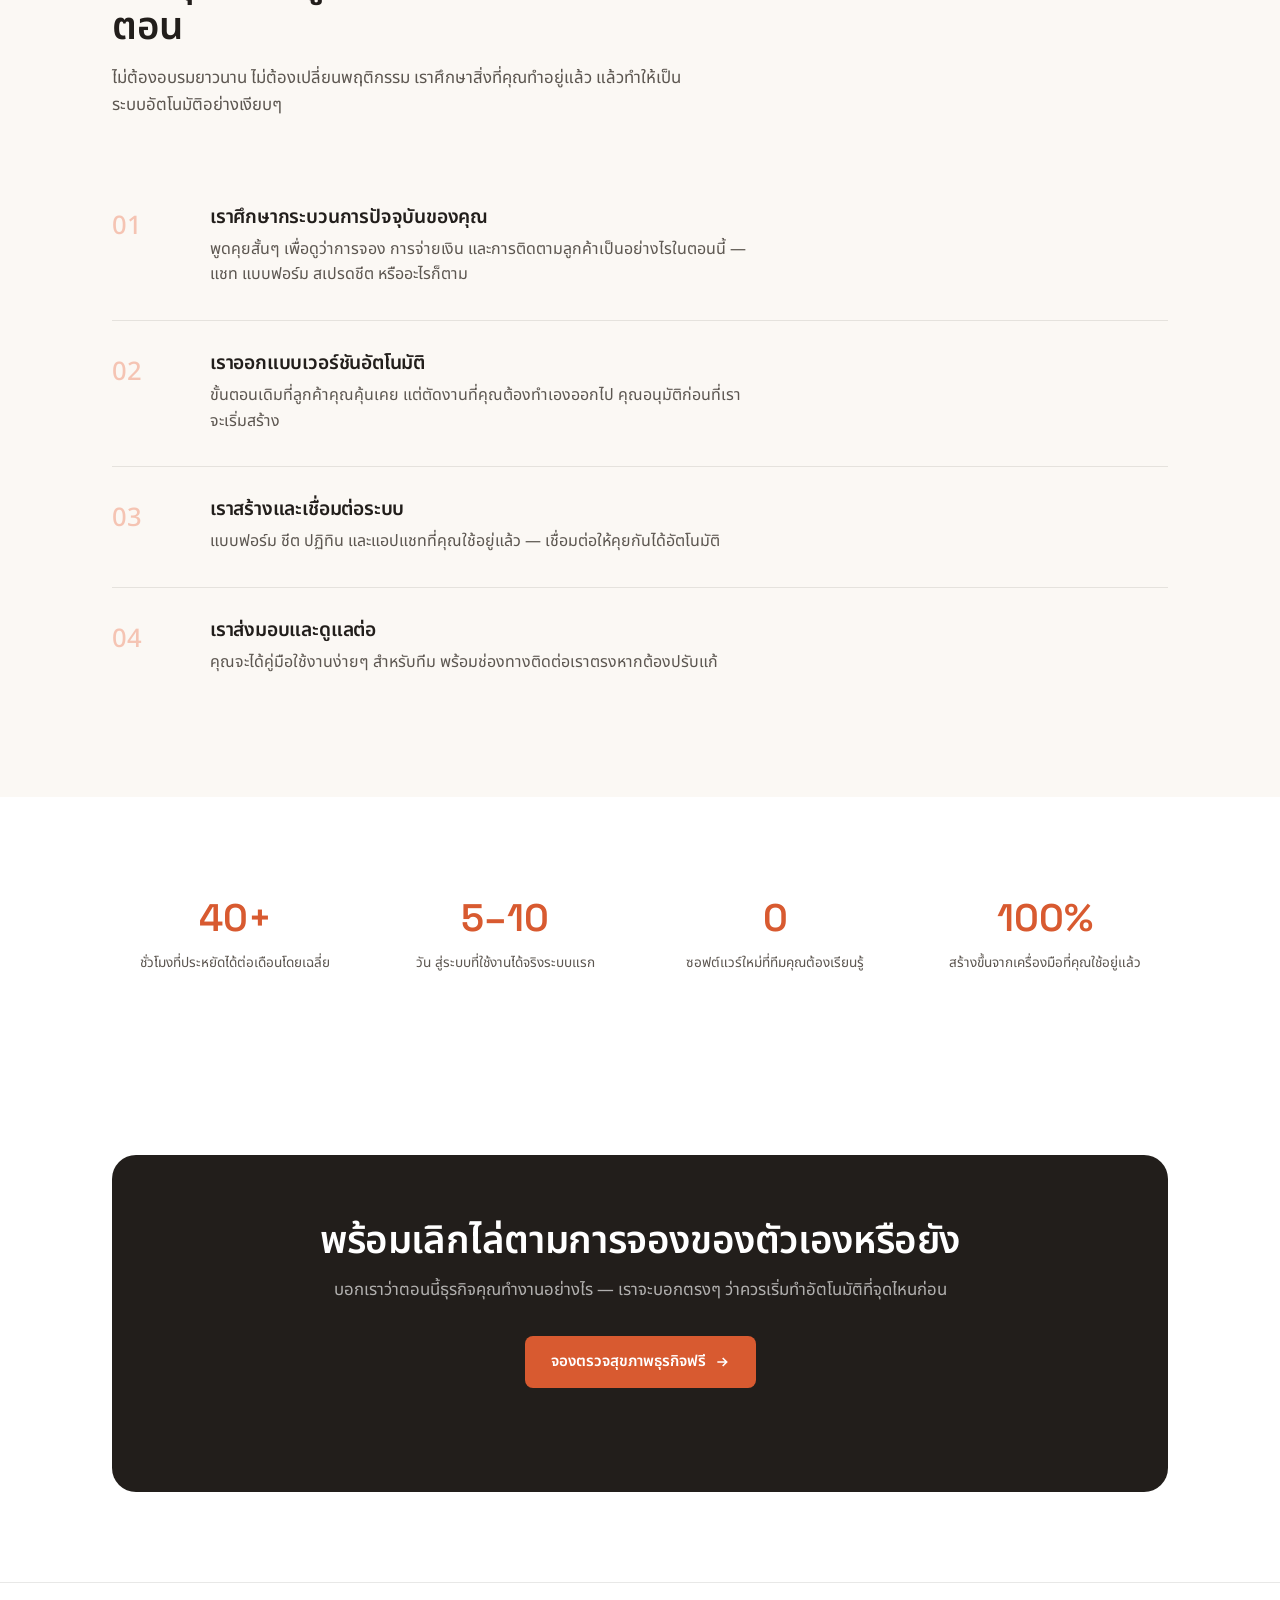
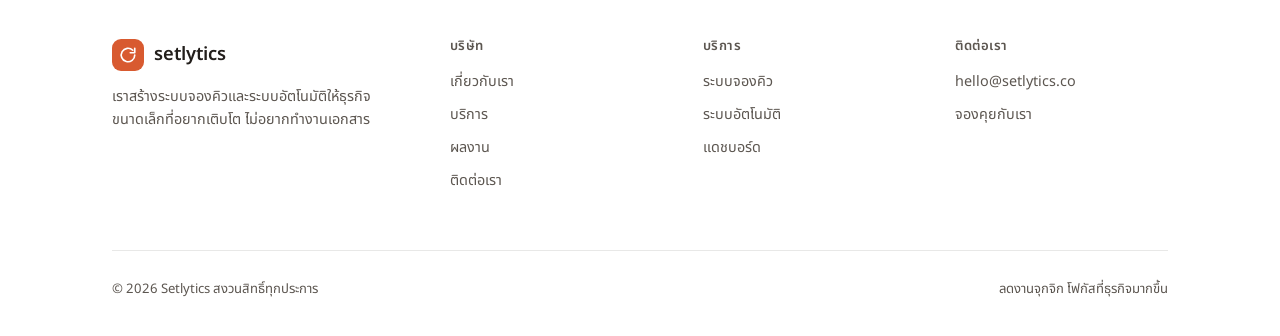
==== commit c3930257: "Add portfolio page and services page reviews section New portfolio.html (and th/portfolio.html) show" ====
--- a/th/index.html
+++ b/th/index.html
@@ -20,6 +20,7 @@
     <div class="nav-links">
       <a href="index.html" class="active">โฮม</a>
       <a href="services.html">บริการ</a>
+      <a href="portfolio.html">ผลงาน</a>
       <a href="about.html">เกี่ยวกับเรา</a>
       <a href="contact.html">ติดต่อเรา</a>
     </div>
@@ -223,6 +224,7 @@
         <h4>บริษัท</h4>
         <a href="about.html">เกี่ยวกับเรา</a>
         <a href="services.html">บริการ</a>
+        <a href="portfolio.html">ผลงาน</a>
         <a href="contact.html">ติดต่อเรา</a>
       </div>
       <div class="footer-col">
--- a/styles.css
+++ b/styles.css
@@ -720,6 +720,81 @@
 
 .pricing-note h3 { font-size: 1.05rem; margin-bottom: 8px; color: var(--coral-dark); }
 .pricing-note p { font-size: 0.9rem; color: var(--ink); }
+
+/* ---------- PORTFOLIO PAGE ---------- */
+.portfolio-grid {
+  display: grid;
+  grid-template-columns: repeat(3, 1fr);
+  gap: 24px;
+}
+
+.portfolio-card {
+  background: white;
+  border: 1px solid var(--line);
+  border-radius: var(--radius);
+  overflow: hidden;
+  transition: transform 0.18s ease, box-shadow 0.18s ease, border-color 0.18s ease;
+}
+
+.portfolio-card:hover {
+  transform: translateY(-3px);
+  border-color: var(--line-strong);
+  box-shadow: 0 12px 28px rgba(34,30,27,0.06);
+}
+
+.portfolio-img {
+  aspect-ratio: 4 / 3;
+  background: var(--paper-warm);
+  border-bottom: 1px dashed var(--line-strong);
+  display: flex;
+  align-items: center;
+  justify-content: center;
+}
+
+.portfolio-img svg { width: 32px; height: 32px; stroke: var(--line-strong); }
+
+.portfolio-body { padding: 22px; }
+.portfolio-body .tag { margin-bottom: 12px; }
+.portfolio-body h3 { font-size: 1.05rem; margin-bottom: 6px; }
+.portfolio-body p { color: var(--ink-soft); font-size: 0.9rem; }
+
+/* ---------- REVIEWS ---------- */
+.review-card {
+  background: white;
+  border: 1px solid var(--line);
+  border-radius: var(--radius);
+  padding: 28px;
+}
+
+.review-quote {
+  color: var(--ink);
+  font-size: 0.98rem;
+  margin-bottom: 20px;
+}
+
+.review-author {
+  display: flex;
+  align-items: center;
+  gap: 12px;
+}
+
+.review-avatar {
+  width: 40px;
+  height: 40px;
+  border-radius: 50%;
+  background: var(--coral-tint);
+  color: var(--coral-dark);
+  display: flex;
+  align-items: center;
+  justify-content: center;
+  font-family: 'Space Grotesk', sans-serif;
+  font-weight: 600;
+  font-size: 0.9rem;
+  flex-shrink: 0;
+}
+
+.review-author .name { font-size: 0.9rem; font-weight: 600; }
+.review-author .business { font-size: 0.82rem; color: var(--ink-soft); }
 
 /* ---------- RESPONSIVE ---------- */
 @media (max-width: 860px) {
@@ -736,4 +811,5 @@
   .service-block { grid-template-columns: 1fr; gap: 28px; }
   .cta-band { padding: 40px 24px; }
   .wrap { padding: 0 20px; }
-}
+  .portfolio-grid { grid-template-columns: 1fr; }
+}
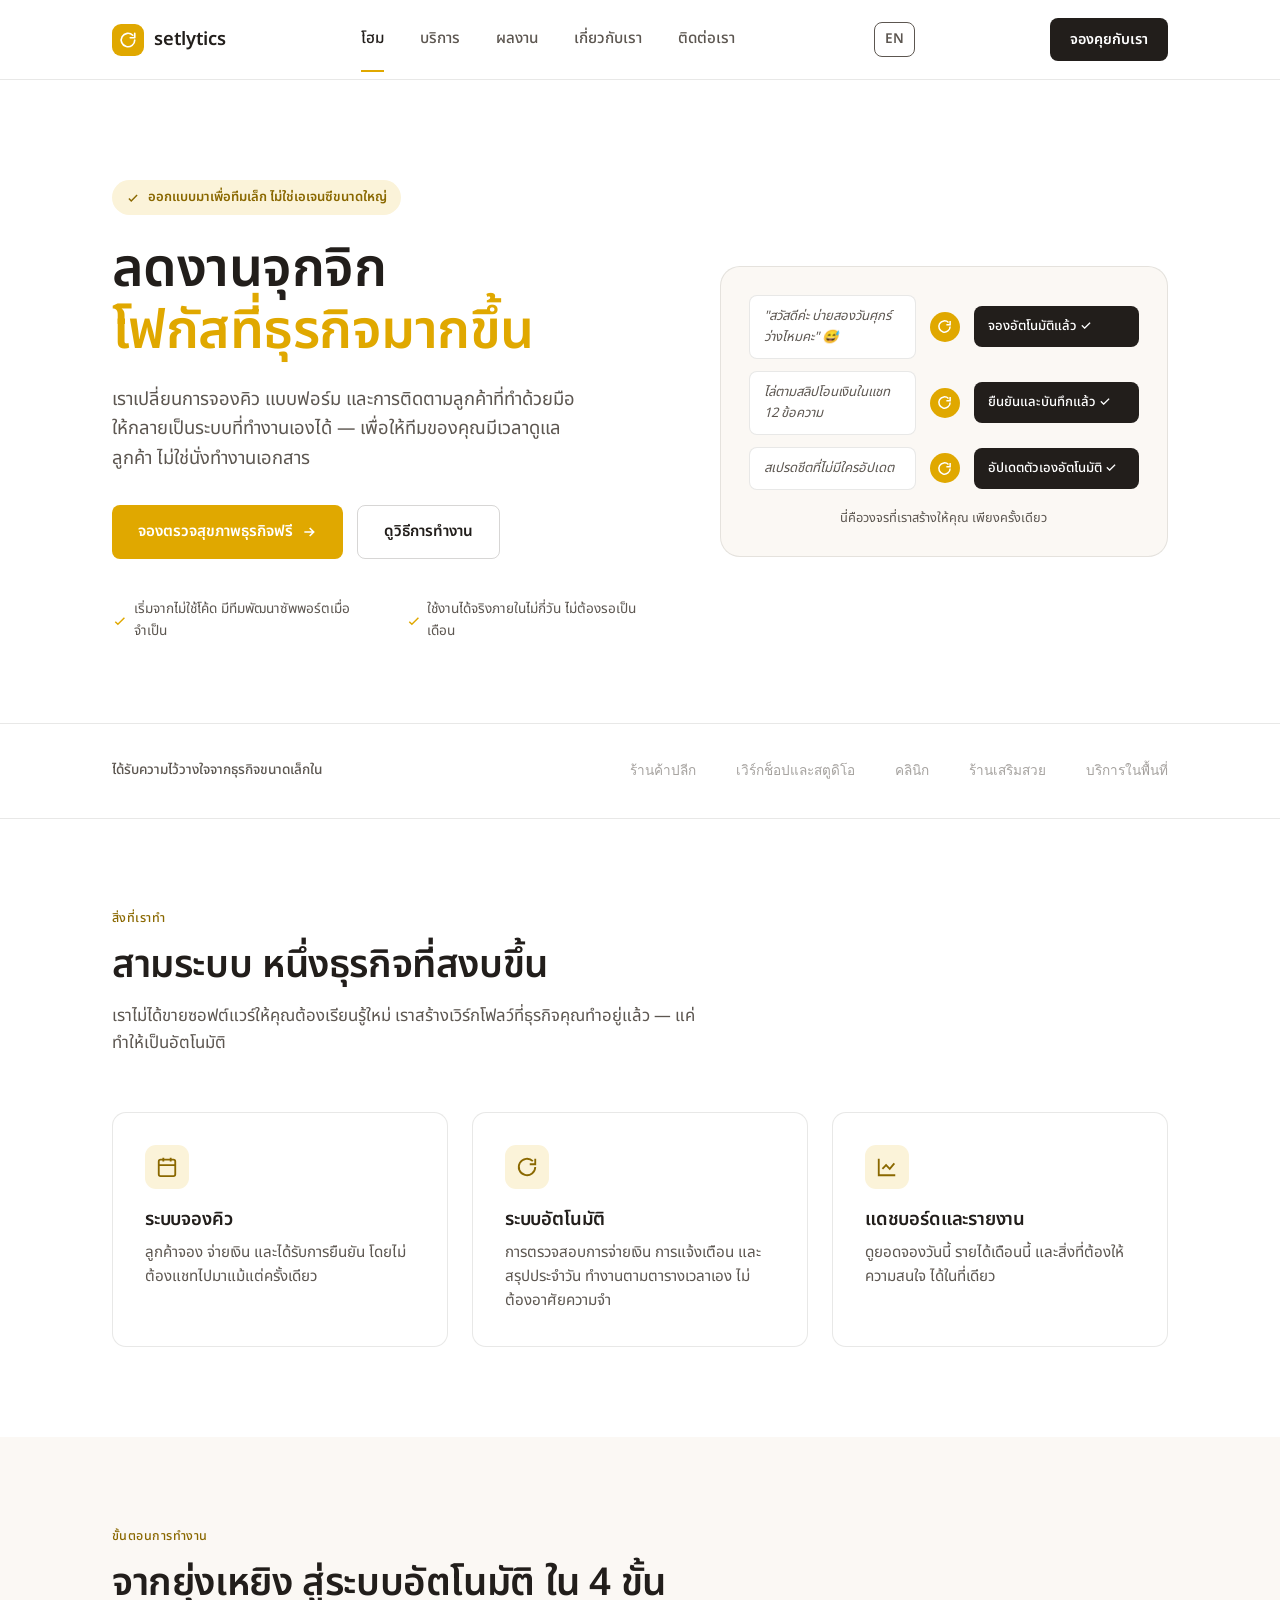
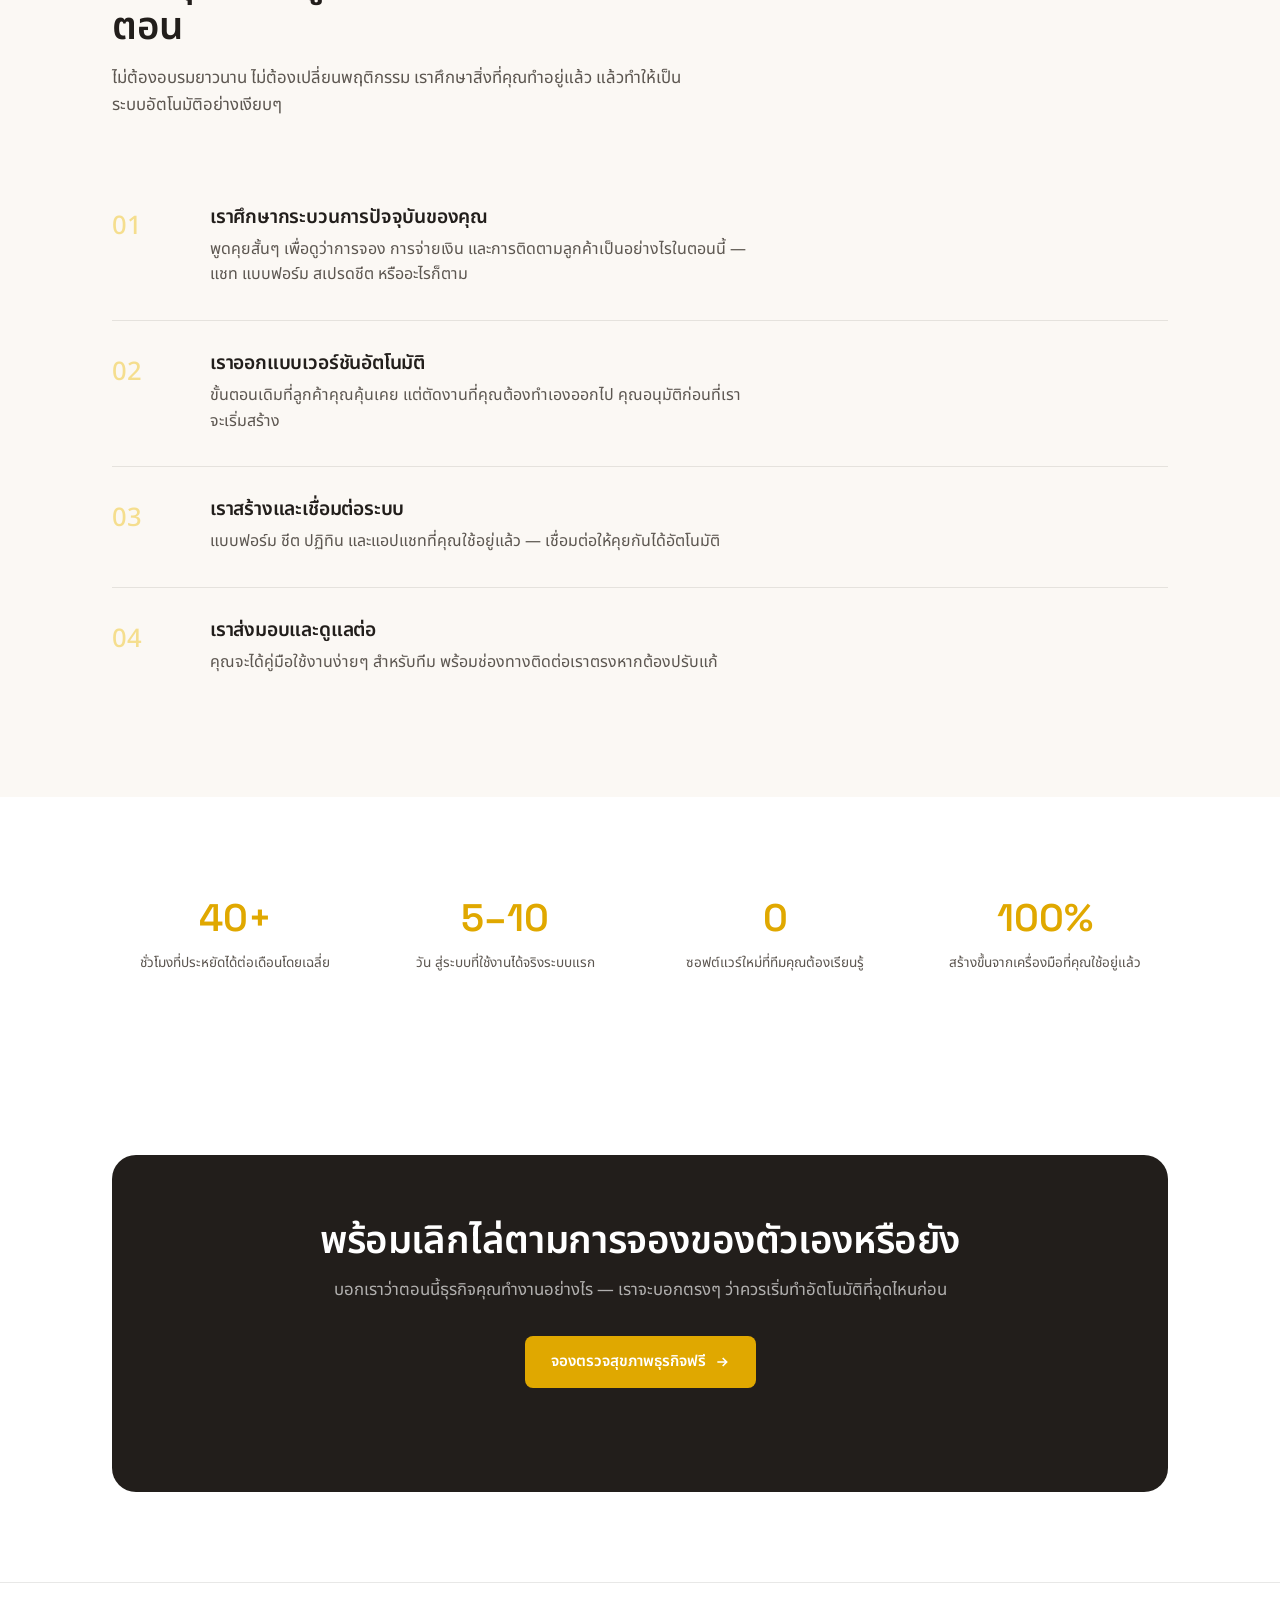
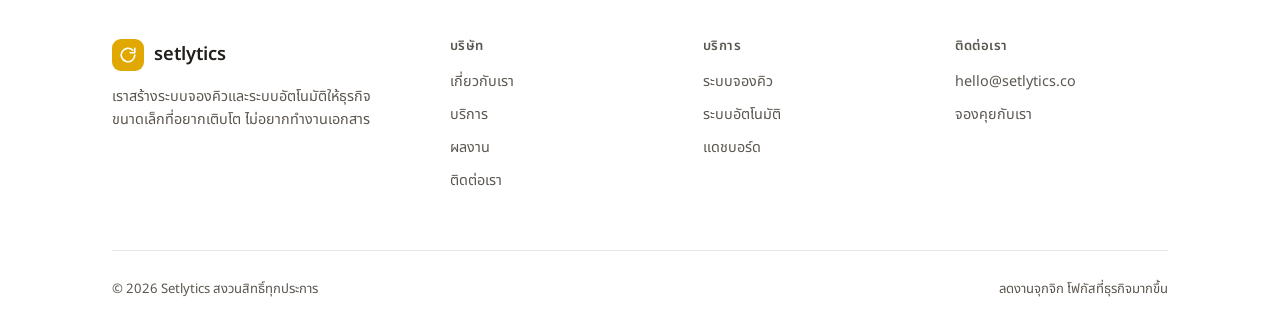
==== commit 4c5a1a48: "Rename coral color variables to primary, add design.md Document color palette and font usage in desi" ====
--- a/th/index.html
+++ b/th/index.html
@@ -199,7 +199,7 @@
       <h2>พร้อมเลิกไล่ตามการจองของตัวเองหรือยัง</h2>
       <p>บอกเราว่าตอนนี้ธุรกิจคุณทำงานอย่างไร — เราจะบอกตรงๆ ว่าควรเริ่มทำอัตโนมัติที่จุดไหนก่อน</p>
       <div class="hero-actions">
-        <a href="contact.html" class="btn btn-primary" style="background: var(--coral);">
+        <a href="contact.html" class="btn btn-primary" style="background: var(--primary);">
           จองตรวจสุขภาพธุรกิจฟรี
           <svg width="16" height="16" viewBox="0 0 24 24" fill="none" stroke="white" stroke-width="2.4"><path d="M5 12h14M13 6l6 6-6 6"/></svg>
         </a>
--- a/styles.css
+++ b/styles.css
@@ -1,10 +1,10 @@
 @import url('https://fonts.googleapis.com/css2?family=Space+Grotesk:wght@500;600;700&family=Inter:wght@400;500;600&family=JetBrains+Mono:wght@500&display=swap');
 
 :root {
-  --coral: #D85A30;
-  --coral-dark: #993C1D;
-  --coral-tint: #FAECE7;
-  --coral-tint-2: #F5C4B3;
+  --primary: #E0A800;
+  --primary-dark: #8A6800;
+  --primary-tint: #FBF3D9;
+  --primary-tint-2: #F5DE8E;
   --ink: #221E1B;
   --ink-soft: #5C5650;
   --paper: #FFFFFF;
@@ -44,7 +44,7 @@
   font-size: 0.78rem;
   letter-spacing: 0.04em;
   text-transform: uppercase;
-  color: var(--coral-dark);
+  color: var(--primary-dark);
   font-weight: 500;
 }
 
@@ -86,7 +86,7 @@
   width: 32px;
   height: 32px;
   border-radius: 9px;
-  background: var(--coral);
+  background: var(--primary);
   display: flex;
   align-items: center;
   justify-content: center;
@@ -117,7 +117,7 @@
   left: 0;
   right: 0;
   height: 2px;
-  background: var(--coral);
+  background: var(--primary);
 }
 
 .nav-cta {
@@ -130,7 +130,7 @@
   transition: background 0.15s ease;
 }
 
-.nav-cta:hover { background: var(--coral); }
+.nav-cta:hover { background: var(--primary); }
 
 .lang-switch {
   color: var(--ink-soft);
@@ -161,12 +161,12 @@
 }
 
 .btn-primary {
-  background: var(--coral);
+  background: var(--primary);
   color: white;
 }
 
 .btn-primary:hover {
-  background: var(--coral-dark);
+  background: var(--primary-dark);
   transform: translateY(-1px);
 }
 
@@ -199,8 +199,8 @@
   display: inline-flex;
   align-items: center;
   gap: 8px;
-  background: var(--coral-tint);
-  color: var(--coral-dark);
+  background: var(--primary-tint);
+  color: var(--primary-dark);
   padding: 7px 14px;
   border-radius: 99px;
   font-size: 0.82rem;
@@ -213,7 +213,7 @@
   margin-bottom: 22px;
 }
 
-.hero h1 .accent { color: var(--coral); }
+.hero h1 .accent { color: var(--primary); }
 
 .hero p.lead {
   font-size: 1.15rem;
@@ -236,7 +236,7 @@
 }
 
 .hero-trust div { display: flex; align-items: center; gap: 6px; }
-.hero-trust svg { width: 16px; height: 16px; stroke: var(--coral); }
+.hero-trust svg { width: 16px; height: 16px; stroke: var(--primary); }
 
 /* ---------- TRANSFORM STRIP (signature element) ---------- */
 .transform-strip {
@@ -272,7 +272,7 @@
   width: 30px;
   height: 30px;
   border-radius: 50%;
-  background: var(--coral);
+  background: var(--primary);
   display: flex;
   align-items: center;
   justify-content: center;
@@ -390,14 +390,14 @@
   width: 44px;
   height: 44px;
   border-radius: 11px;
-  background: var(--coral-tint);
+  background: var(--primary-tint);
   display: flex;
   align-items: center;
   justify-content: center;
   margin-bottom: 20px;
 }
 
-.card-icon svg { width: 22px; height: 22px; stroke: var(--coral-dark); }
+.card-icon svg { width: 22px; height: 22px; stroke: var(--primary-dark); }
 
 .card h3 { font-size: 1.15rem; margin-bottom: 10px; }
 .card p { color: var(--ink-soft); font-size: 0.95rem; }
@@ -423,7 +423,7 @@
   font-family: 'JetBrains Mono', monospace;
   font-size: 1.6rem;
   font-weight: 500;
-  color: var(--coral-tint-2);
+  color: var(--primary-tint-2);
 }
 
 .process-item h3 { font-size: 1.2rem; margin-bottom: 8px; }
@@ -441,7 +441,7 @@
   font-family: 'Space Grotesk', sans-serif;
   font-size: 2.4rem;
   font-weight: 600;
-  color: var(--coral);
+  color: var(--primary);
 }
 
 .stat .label {
@@ -500,7 +500,7 @@
   transition: color 0.15s ease;
 }
 
-.footer-col a:hover { color: var(--coral); }
+.footer-col a:hover { color: var(--primary); }
 
 .footer-bottom {
   display: flex;
@@ -536,7 +536,7 @@
 
 .value-num {
   font-family: 'JetBrains Mono', monospace;
-  color: var(--coral);
+  color: var(--primary);
   font-weight: 500;
   font-size: 0.95rem;
   flex-shrink: 0;
@@ -564,8 +564,8 @@
   width: 64px;
   height: 64px;
   border-radius: 50%;
-  background: var(--coral-tint);
-  color: var(--coral-dark);
+  background: var(--primary-tint);
+  color: var(--primary-dark);
   display: flex;
   align-items: center;
   justify-content: center;
@@ -576,7 +576,7 @@
 }
 
 .team-card h3 { font-size: 1rem; margin-bottom: 4px; }
-.team-card .role { font-size: 0.85rem; color: var(--coral-dark); font-weight: 500; margin-bottom: 10px; }
+.team-card .role { font-size: 0.85rem; color: var(--primary-dark); font-weight: 500; margin-bottom: 10px; }
 .team-card p.bio { font-size: 0.85rem; color: var(--ink-soft); }
 
 /* ---------- CONTACT PAGE ---------- */
@@ -609,7 +609,7 @@
 
 .form-field input:focus, .form-field select:focus, .form-field textarea:focus {
   outline: none;
-  border-color: var(--coral);
+  border-color: var(--primary);
 }
 
 .form-field textarea { resize: vertical; min-height: 110px; }
@@ -627,14 +627,14 @@
   width: 40px;
   height: 40px;
   border-radius: 10px;
-  background: var(--coral-tint);
+  background: var(--primary-tint);
   display: flex;
   align-items: center;
   justify-content: center;
   flex-shrink: 0;
 }
 
-.contact-icon svg { width: 19px; height: 19px; stroke: var(--coral-dark); }
+.contact-icon svg { width: 19px; height: 19px; stroke: var(--primary-dark); }
 
 .contact-info-item h4 { font-size: 0.95rem; margin-bottom: 4px; }
 .contact-info-item p { font-size: 0.88rem; color: var(--ink-soft); }
@@ -675,7 +675,7 @@
 .feature-list svg {
   width: 16px;
   height: 16px;
-  stroke: var(--coral);
+  stroke: var(--primary);
   flex-shrink: 0;
   margin-top: 3px;
 }
@@ -712,13 +712,13 @@
 .mini-row:last-child { border-bottom: none; }
 
 .pricing-note {
-  background: var(--coral-tint);
+  background: var(--primary-tint);
   border-radius: var(--radius);
   padding: 28px;
   margin-top: 16px;
 }
 
-.pricing-note h3 { font-size: 1.05rem; margin-bottom: 8px; color: var(--coral-dark); }
+.pricing-note h3 { font-size: 1.05rem; margin-bottom: 8px; color: var(--primary-dark); }
 .pricing-note p { font-size: 0.9rem; color: var(--ink); }
 
 /* ---------- PORTFOLIO PAGE ---------- */
@@ -782,8 +782,8 @@
   width: 40px;
   height: 40px;
   border-radius: 50%;
-  background: var(--coral-tint);
-  color: var(--coral-dark);
+  background: var(--primary-tint);
+  color: var(--primary-dark);
   display: flex;
   align-items: center;
   justify-content: center;
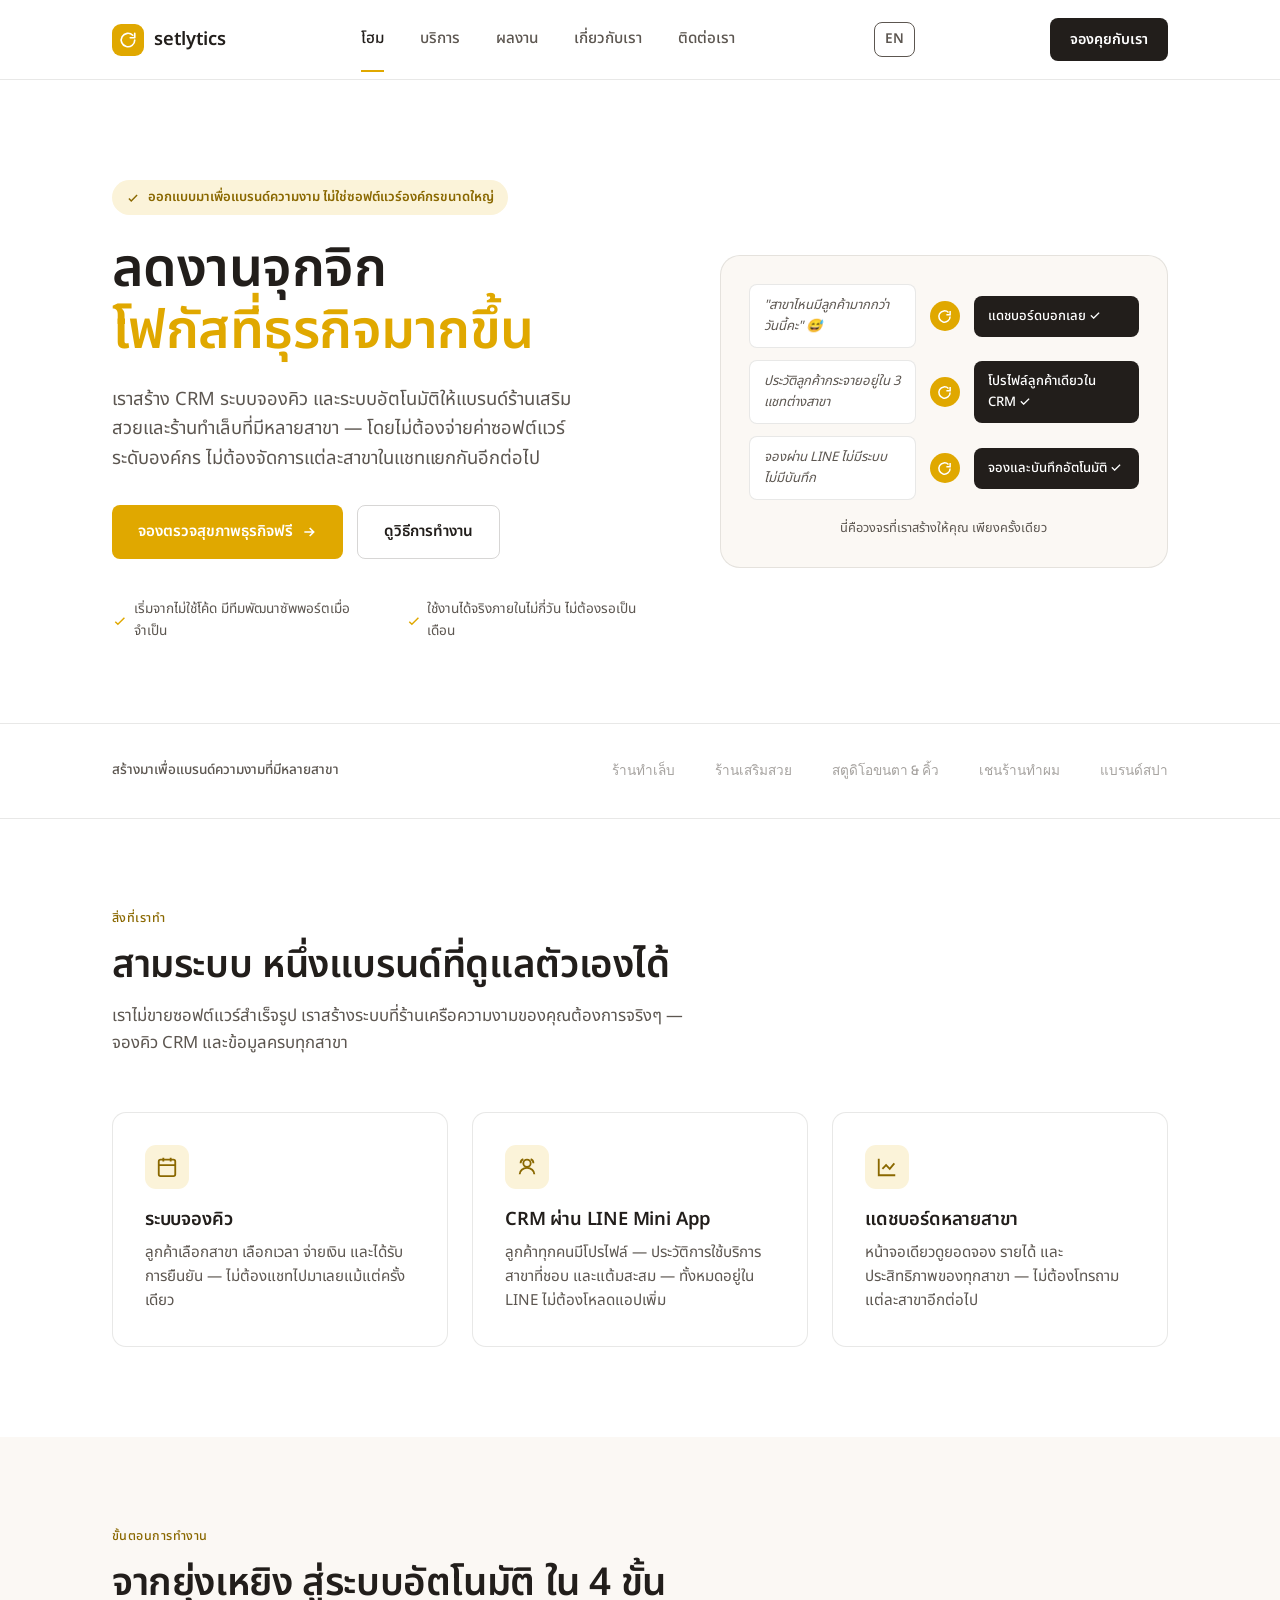
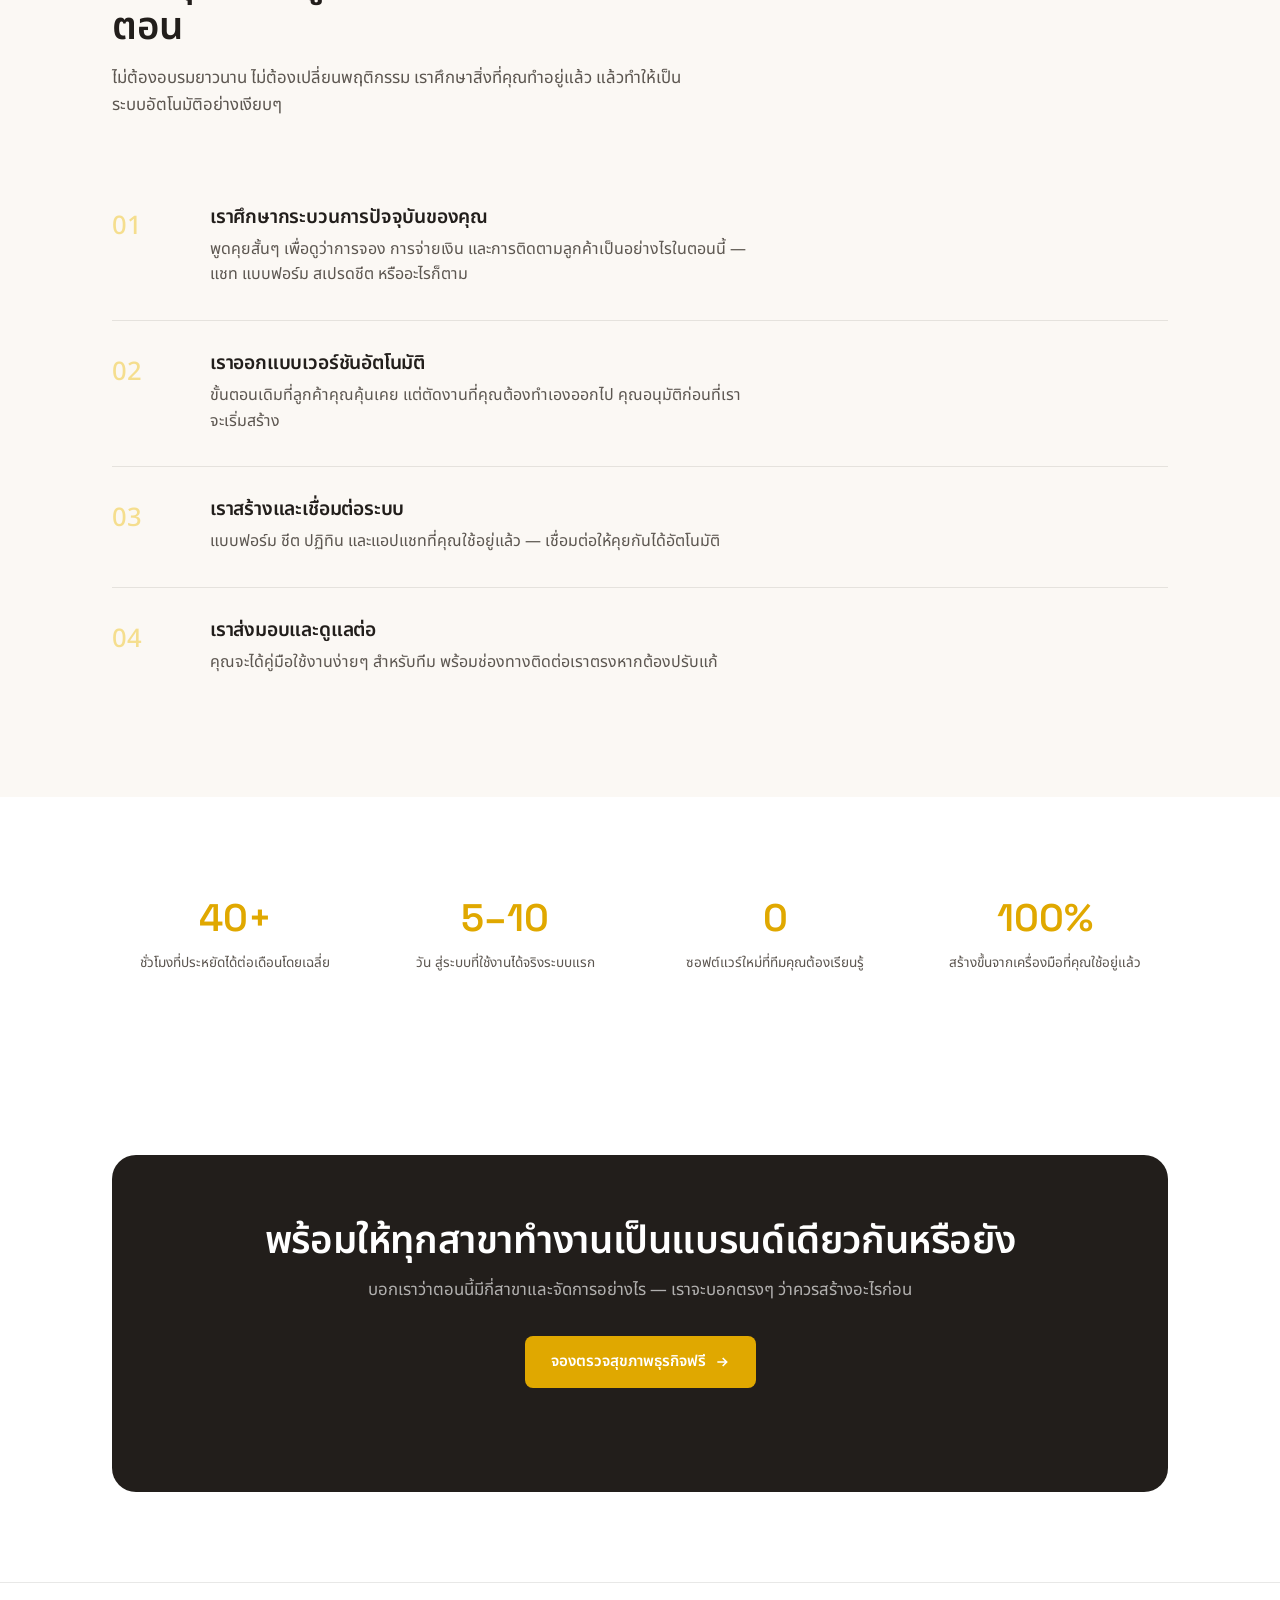
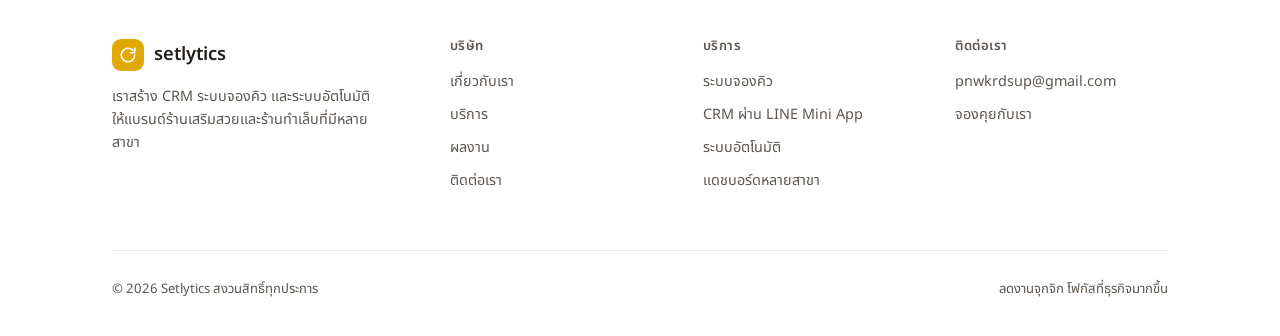
==== commit bc71b954: "Retarget to multi-branch beauty & nail salon chains, add CRM via LINE Mini App service" ====
--- a/th/index.html
+++ b/th/index.html
@@ -34,10 +34,10 @@
     <div>
       <span class="eyebrow">
         <svg width="14" height="14" viewBox="0 0 24 24" fill="none" stroke="currentColor" stroke-width="2.5"><path d="M5 13l4 4L19 7"/></svg>
-        ออกแบบมาเพื่อทีมเล็ก ไม่ใช่เอเจนซีขนาดใหญ่
+        ออกแบบมาเพื่อแบรนด์ความงาม ไม่ใช่ซอฟต์แวร์องค์กรขนาดใหญ่
       </span>
       <h1>ลดงานจุกจิก<br><span class="accent">โฟกัสที่ธุรกิจมากขึ้น</span></h1>
-      <p class="lead">เราเปลี่ยนการจองคิว แบบฟอร์ม และการติดตามลูกค้าที่ทำด้วยมือ ให้กลายเป็นระบบที่ทำงานเองได้ — เพื่อให้ทีมของคุณมีเวลาดูแลลูกค้า ไม่ใช่นั่งทำงานเอกสาร</p>
+      <p class="lead">เราสร้าง CRM ระบบจองคิว และระบบอัตโนมัติให้แบรนด์ร้านเสริมสวยและร้านทำเล็บที่มีหลายสาขา — โดยไม่ต้องจ่ายค่าซอฟต์แวร์ระดับองค์กร ไม่ต้องจัดการแต่ละสาขาในแชทแยกกันอีกต่อไป</p>
       <div class="hero-actions">
         <a href="contact.html" class="btn btn-primary">
           จองตรวจสุขภาพธุรกิจฟรี
@@ -59,25 +59,25 @@
 
     <div class="transform-strip">
       <div class="row">
-        <div class="bubble-before">"สวัสดีค่ะ บ่ายสองวันศุกร์ว่างไหมคะ" 😅</div>
+        <div class="bubble-before">"สาขาไหนมีลูกค้ามากกว่าวันนี้คะ" 😅</div>
         <div class="loop-divider">
           <svg viewBox="0 0 24 24" fill="none" stroke="white" stroke-width="2.4"><path d="M21 12a9 9 0 1 1-2.64-6.36"/><path d="M21 3v6h-6"/></svg>
         </div>
-        <div class="bubble-after">จองอัตโนมัติแล้ว ✓</div>
+        <div class="bubble-after">แดชบอร์ดบอกเลย ✓</div>
       </div>
       <div class="row">
-        <div class="bubble-before">ไล่ตามสลิปโอนเงินในแชท 12 ข้อความ</div>
+        <div class="bubble-before">ประวัติลูกค้ากระจายอยู่ใน 3 แชทต่างสาขา</div>
         <div class="loop-divider">
           <svg viewBox="0 0 24 24" fill="none" stroke="white" stroke-width="2.4"><path d="M21 12a9 9 0 1 1-2.64-6.36"/><path d="M21 3v6h-6"/></svg>
         </div>
-        <div class="bubble-after">ยืนยันและบันทึกแล้ว ✓</div>
+        <div class="bubble-after">โปรไฟล์ลูกค้าเดียวใน CRM ✓</div>
       </div>
       <div class="row">
-        <div class="bubble-before">สเปรดชีตที่ไม่มีใครอัปเดต</div>
+        <div class="bubble-before">จองผ่าน LINE ไม่มีระบบ ไม่มีบันทึก</div>
         <div class="loop-divider">
           <svg viewBox="0 0 24 24" fill="none" stroke="white" stroke-width="2.4"><path d="M21 12a9 9 0 1 1-2.64-6.36"/><path d="M21 3v6h-6"/></svg>
         </div>
-        <div class="bubble-after">อัปเดตตัวเองอัตโนมัติ ✓</div>
+        <div class="bubble-after">จองและบันทึกอัตโนมัติ ✓</div>
       </div>
       <p class="transform-caption">นี่คือวงจรที่เราสร้างให้คุณ เพียงครั้งเดียว</p>
     </div>
@@ -86,13 +86,13 @@
 
 <div class="logo-strip">
   <div class="wrap">
-    <span>ได้รับความไว้วางใจจากธุรกิจขนาดเล็กใน</span>
+    <span>สร้างมาเพื่อแบรนด์ความงามที่มีหลายสาขา</span>
     <div class="logos">
-      <span>ร้านค้าปลีก</span>
-      <span>เวิร์กช็อปและสตูดิโอ</span>
-      <span>คลินิก</span>
+      <span>ร้านทำเล็บ</span>
       <span>ร้านเสริมสวย</span>
-      <span>บริการในพื้นที่</span>
+      <span>สตูดิโอขนตา &amp; คิ้ว</span>
+      <span>เชนร้านทำผม</span>
+      <span>แบรนด์สปา</span>
     </div>
   </div>
 </div>
@@ -101,8 +101,8 @@
   <div class="wrap">
     <div class="section-head">
       <span class="mono">สิ่งที่เราทำ</span>
-      <h2>สามระบบ หนึ่งธุรกิจที่สงบขึ้น</h2>
-      <p>เราไม่ได้ขายซอฟต์แวร์ให้คุณต้องเรียนรู้ใหม่ เราสร้างเวิร์กโฟลว์ที่ธุรกิจคุณทำอยู่แล้ว — แค่ทำให้เป็นอัตโนมัติ</p>
+      <h2>สามระบบ หนึ่งแบรนด์ที่ดูแลตัวเองได้</h2>
+      <p>เราไม่ขายซอฟต์แวร์สำเร็จรูป เราสร้างระบบที่ร้านเครือความงามของคุณต้องการจริงๆ — จองคิว CRM และข้อมูลครบทุกสาขา</p>
     </div>
     <div class="grid-3">
       <div class="card">
@@ -110,21 +110,21 @@
           <svg viewBox="0 0 24 24" fill="none" stroke-width="2"><rect x="3" y="4" width="18" height="18" rx="2"/><path d="M16 2v4M8 2v4M3 10h18"/></svg>
         </div>
         <h3>ระบบจองคิว</h3>
-        <p>ลูกค้าจอง จ่ายเงิน และได้รับการยืนยัน โดยไม่ต้องแชทไปมาแม้แต่ครั้งเดียว</p>
+        <p>ลูกค้าเลือกสาขา เลือกเวลา จ่ายเงิน และได้รับการยืนยัน — ไม่ต้องแชทไปมาเลยแม้แต่ครั้งเดียว</p>
       </div>
       <div class="card">
         <div class="card-icon">
-          <svg viewBox="0 0 24 24" fill="none" stroke-width="2"><path d="M21 12a9 9 0 1 1-2.64-6.36"/><path d="M21 3v6h-6"/></svg>
-        </div>
-        <h3>ระบบอัตโนมัติ</h3>
-        <p>การตรวจสอบการจ่ายเงิน การแจ้งเตือน และสรุปประจำวัน ทำงานตามตารางเวลาเอง ไม่ต้องอาศัยความจำ</p>
+          <svg viewBox="0 0 24 24" fill="none" stroke-width="2"><circle cx="12" cy="8" r="4"/><path d="M4 20c0-4 3.6-7 8-7s8 3 8 7"/><path d="M16 3.5c1.5.5 3 2 3 4.5"/><path d="M8 3.5C6.5 4 5 5.5 5 8"/></svg>
+        </div>
+        <h3>CRM ผ่าน LINE Mini App</h3>
+        <p>ลูกค้าทุกคนมีโปรไฟล์ — ประวัติการใช้บริการ สาขาที่ชอบ และแต้มสะสม — ทั้งหมดอยู่ใน LINE ไม่ต้องโหลดแอปเพิ่ม</p>
       </div>
       <div class="card">
         <div class="card-icon">
           <svg viewBox="0 0 24 24" fill="none" stroke-width="2"><path d="M3 3v18h18"/><path d="M7 14l4-4 4 4 5-6"/></svg>
         </div>
-        <h3>แดชบอร์ดและรายงาน</h3>
-        <p>ดูยอดจองวันนี้ รายได้เดือนนี้ และสิ่งที่ต้องให้ความสนใจ ได้ในที่เดียว</p>
+        <h3>แดชบอร์ดหลายสาขา</h3>
+        <p>หน้าจอเดียวดูยอดจอง รายได้ และประสิทธิภาพของทุกสาขา — ไม่ต้องโทรถามแต่ละสาขาอีกต่อไป</p>
       </div>
     </div>
   </div>
@@ -196,8 +196,8 @@
 <section>
   <div class="wrap">
     <div class="cta-band">
-      <h2>พร้อมเลิกไล่ตามการจองของตัวเองหรือยัง</h2>
-      <p>บอกเราว่าตอนนี้ธุรกิจคุณทำงานอย่างไร — เราจะบอกตรงๆ ว่าควรเริ่มทำอัตโนมัติที่จุดไหนก่อน</p>
+      <h2>พร้อมให้ทุกสาขาทำงานเป็นแบรนด์เดียวกันหรือยัง</h2>
+      <p>บอกเราว่าตอนนี้มีกี่สาขาและจัดการอย่างไร — เราจะบอกตรงๆ ว่าควรสร้างอะไรก่อน</p>
       <div class="hero-actions">
         <a href="contact.html" class="btn btn-primary" style="background: var(--primary);">
           จองตรวจสุขภาพธุรกิจฟรี
@@ -218,7 +218,7 @@
           </span>
           setlytics
         </a>
-        <p>เราสร้างระบบจองคิวและระบบอัตโนมัติให้ธุรกิจขนาดเล็กที่อยากเติบโต ไม่อยากทำงานเอกสาร</p>
+        <p>เราสร้าง CRM ระบบจองคิว และระบบอัตโนมัติให้แบรนด์ร้านเสริมสวยและร้านทำเล็บที่มีหลายสาขา</p>
       </div>
       <div class="footer-col">
         <h4>บริษัท</h4>
@@ -230,12 +230,13 @@
       <div class="footer-col">
         <h4>บริการ</h4>
         <a href="services.html">ระบบจองคิว</a>
+        <a href="services.html">CRM ผ่าน LINE Mini App</a>
         <a href="services.html">ระบบอัตโนมัติ</a>
-        <a href="services.html">แดชบอร์ด</a>
+        <a href="services.html">แดชบอร์ดหลายสาขา</a>
       </div>
       <div class="footer-col">
         <h4>ติดต่อเรา</h4>
-        <a href="mailto:hello@setlytics.co">hello@setlytics.co</a>
+        <a href="mailto:pnwkrdsup@gmail.com">pnwkrdsup@gmail.com</a>
         <a href="contact.html">จองคุยกับเรา</a>
       </div>
     </div>
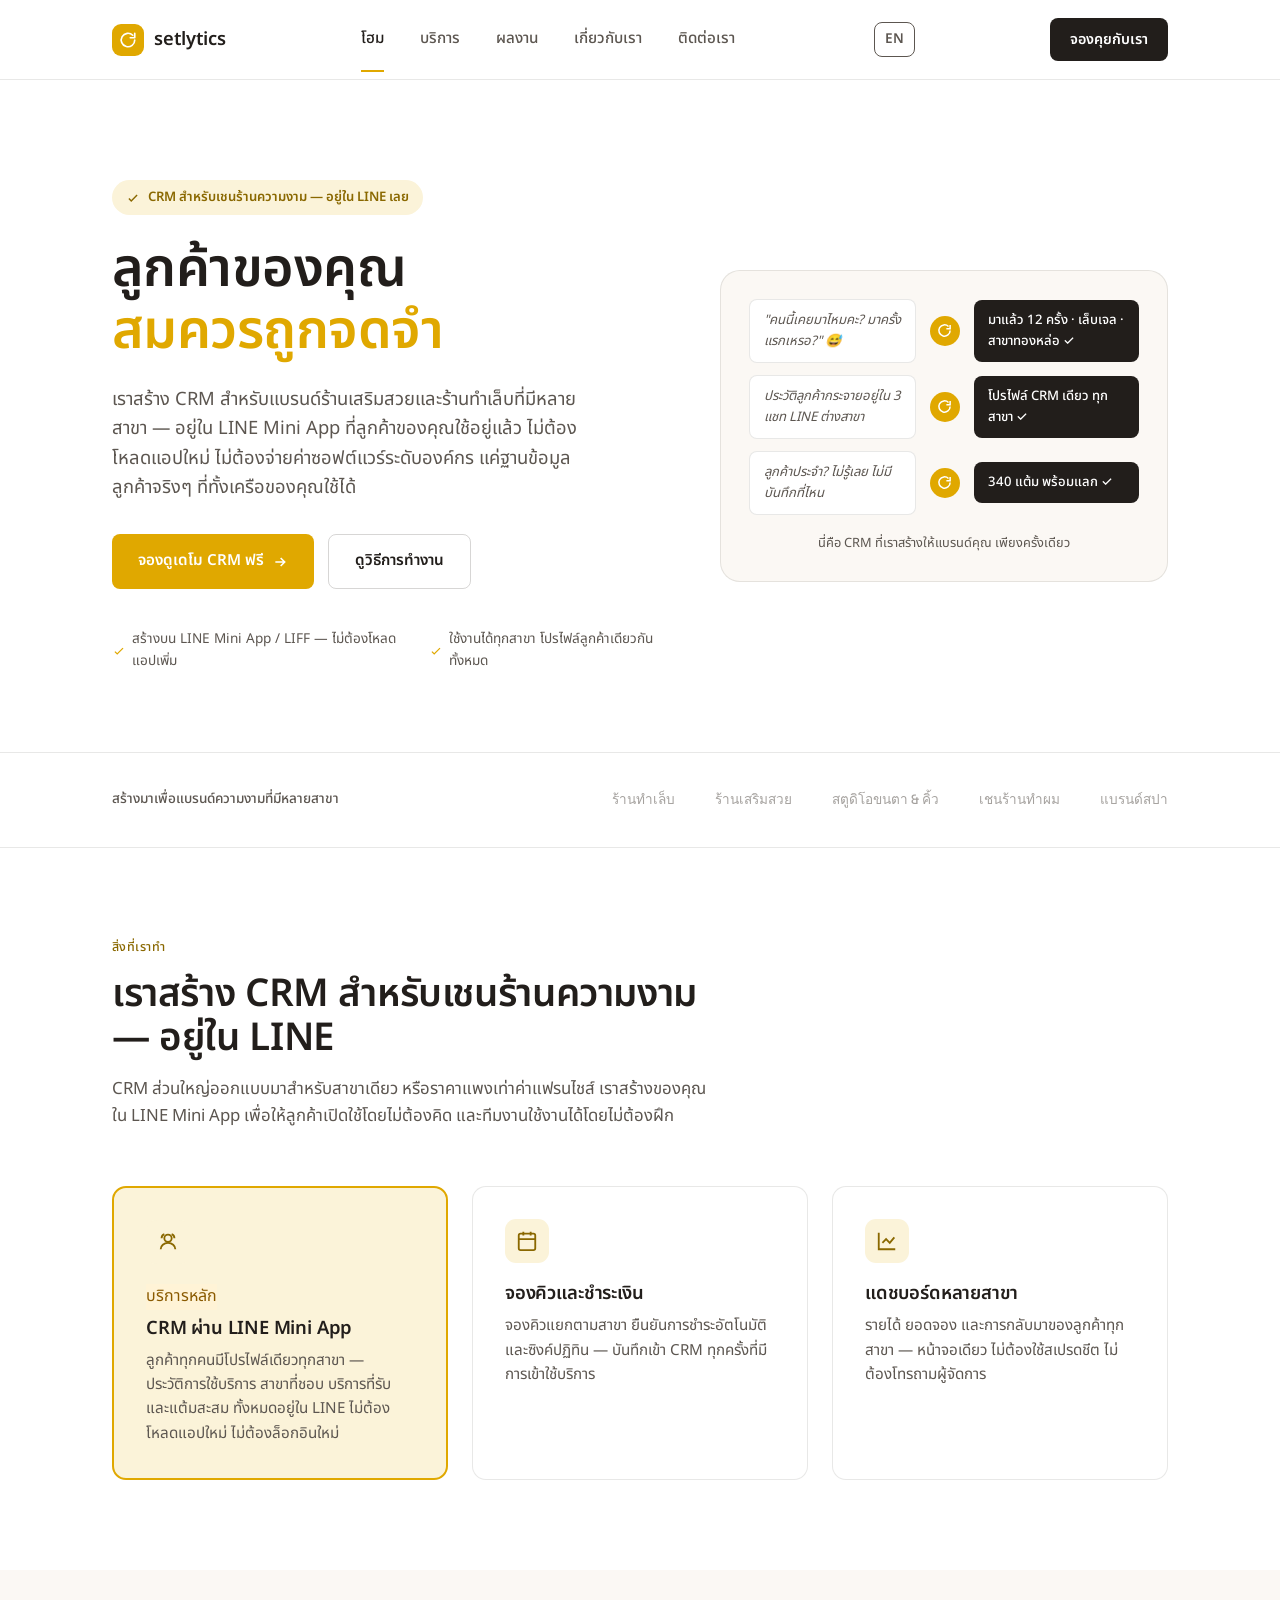
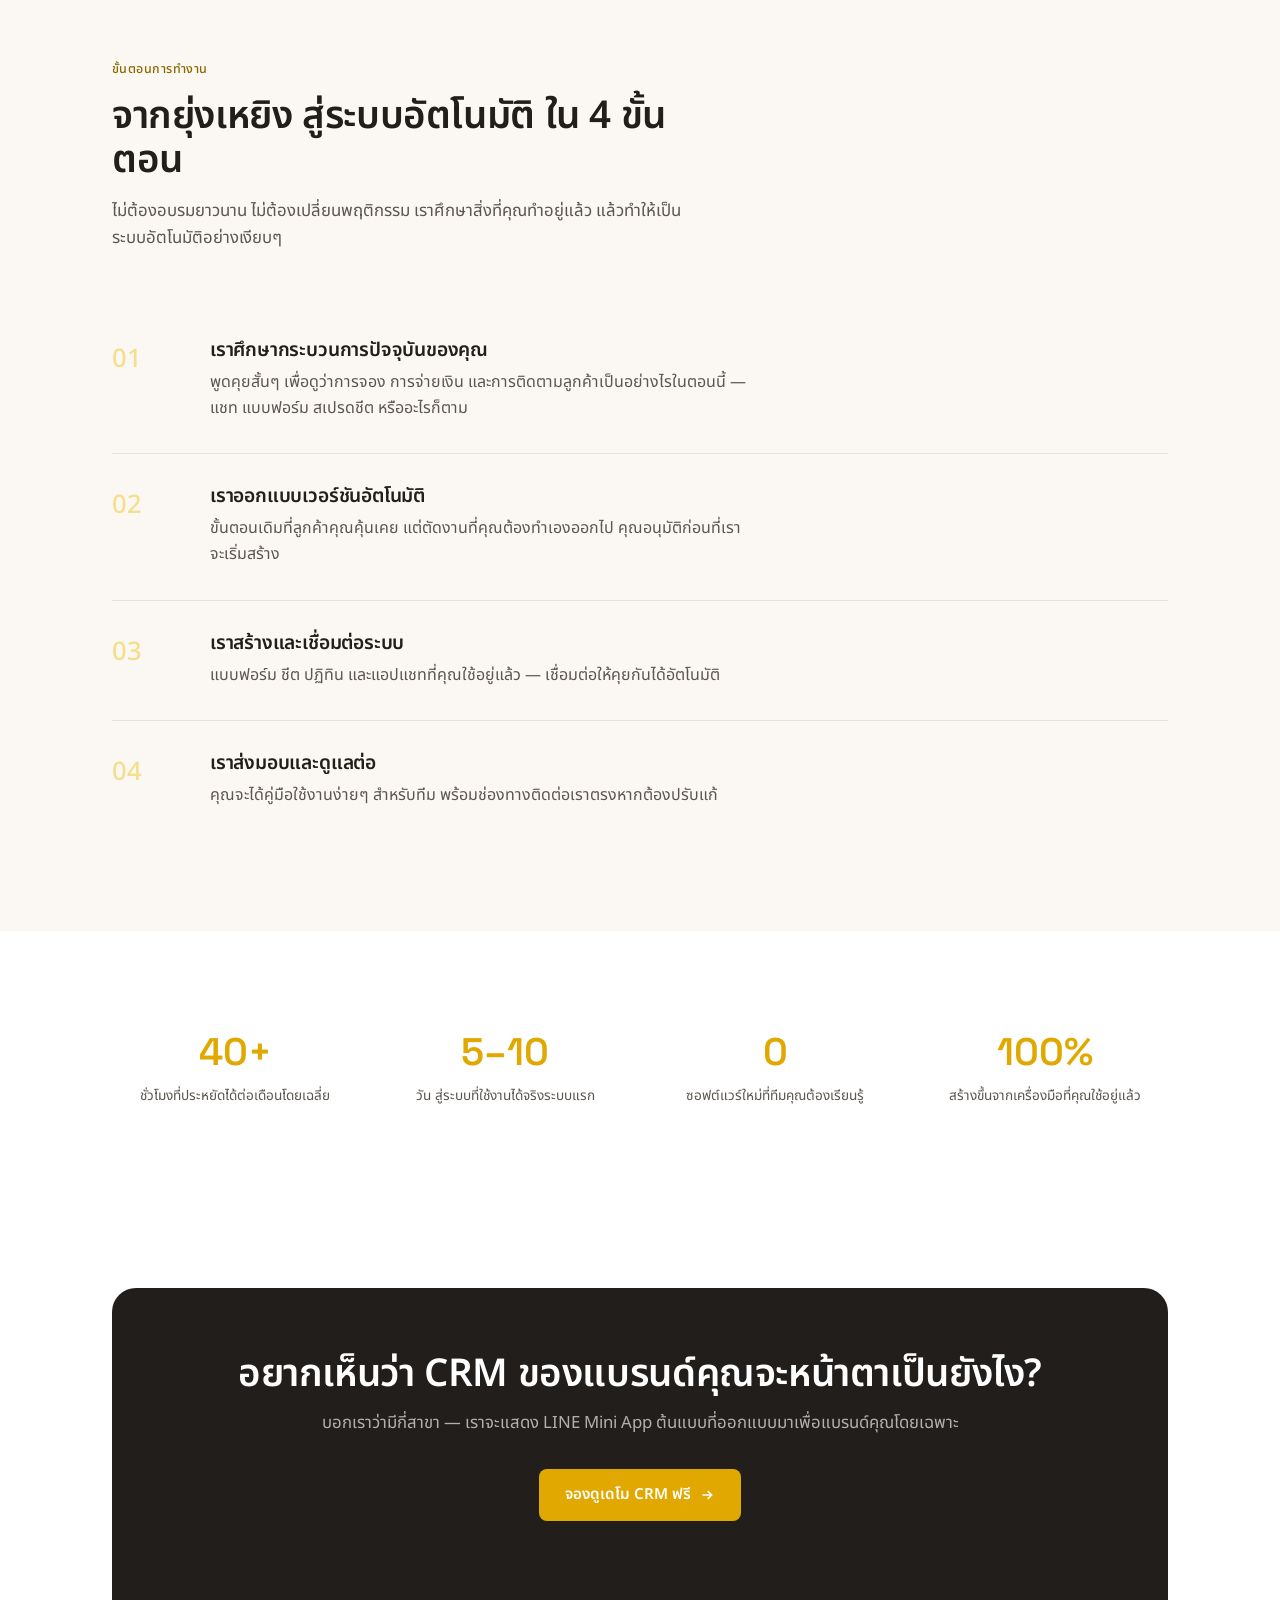
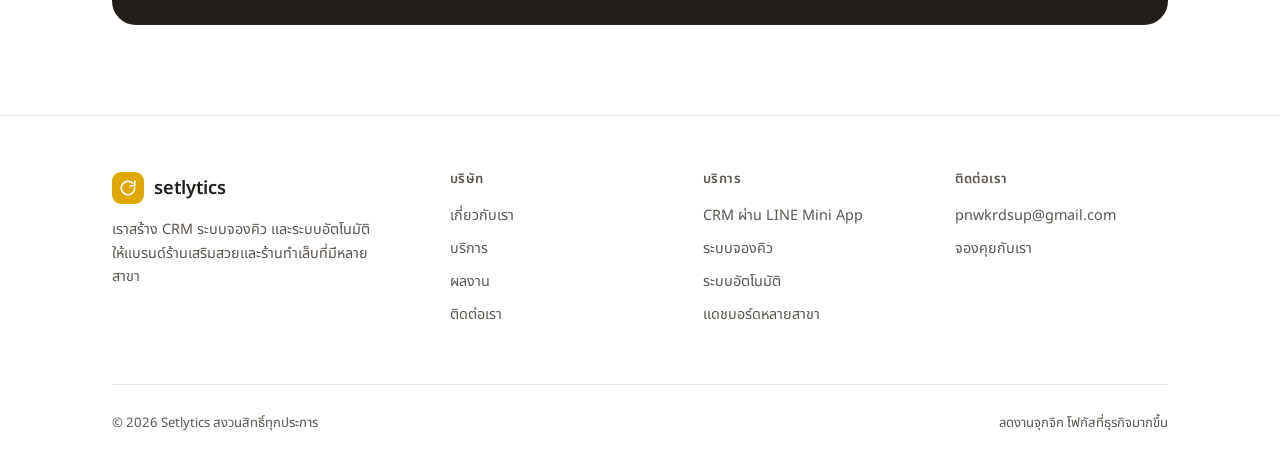
==== commit d4f25d03: "Retarget to multi-branch beauty & nail salon chains, add CRM via LINE Mini App service" ====
--- a/th/index.html
+++ b/th/index.html
@@ -3,7 +3,7 @@
 <head>
 <meta charset="UTF-8">
 <meta name="viewport" content="width=device-width, initial-scale=1.0">
-<title>Setlytics — ลดงานจุกจิก โฟกัสที่ธุรกิจมากขึ้น</title>
+<title>Setlytics — CRM สำหรับเชนร้านความงาม ผ่าน LINE</title>
 <link rel="stylesheet" href="../styles.css">
 <link rel="stylesheet" href="thai-fonts.css">
 </head>
@@ -34,13 +34,13 @@
     <div>
       <span class="eyebrow">
         <svg width="14" height="14" viewBox="0 0 24 24" fill="none" stroke="currentColor" stroke-width="2.5"><path d="M5 13l4 4L19 7"/></svg>
-        ออกแบบมาเพื่อแบรนด์ความงาม ไม่ใช่ซอฟต์แวร์องค์กรขนาดใหญ่
+        CRM สำหรับเชนร้านความงาม — อยู่ใน LINE เลย
       </span>
-      <h1>ลดงานจุกจิก<br><span class="accent">โฟกัสที่ธุรกิจมากขึ้น</span></h1>
-      <p class="lead">เราสร้าง CRM ระบบจองคิว และระบบอัตโนมัติให้แบรนด์ร้านเสริมสวยและร้านทำเล็บที่มีหลายสาขา — โดยไม่ต้องจ่ายค่าซอฟต์แวร์ระดับองค์กร ไม่ต้องจัดการแต่ละสาขาในแชทแยกกันอีกต่อไป</p>
+      <h1>ลูกค้าของคุณ<br><span class="accent">สมควรถูกจดจำ</span></h1>
+      <p class="lead">เราสร้าง CRM สำหรับแบรนด์ร้านเสริมสวยและร้านทำเล็บที่มีหลายสาขา — อยู่ใน LINE Mini App ที่ลูกค้าของคุณใช้อยู่แล้ว ไม่ต้องโหลดแอปใหม่ ไม่ต้องจ่ายค่าซอฟต์แวร์ระดับองค์กร แค่ฐานข้อมูลลูกค้าจริงๆ ที่ทั้งเครือของคุณใช้ได้</p>
       <div class="hero-actions">
         <a href="contact.html" class="btn btn-primary">
-          จองตรวจสุขภาพธุรกิจฟรี
+          จองดูเดโม CRM ฟรี
           <svg width="16" height="16" viewBox="0 0 24 24" fill="none" stroke="white" stroke-width="2.4"><path d="M5 12h14M13 6l6 6-6 6"/></svg>
         </a>
         <a href="services.html" class="btn btn-ghost">ดูวิธีการทำงาน</a>
@@ -48,38 +48,38 @@
       <div class="hero-trust">
         <div>
           <svg viewBox="0 0 24 24" fill="none" stroke-width="2.2"><path d="M5 13l4 4L19 7"/></svg>
-          เริ่มจากไม่ใช้โค้ด มีทีมพัฒนาซัพพอร์ตเมื่อจำเป็น
+          สร้างบน LINE Mini App / LIFF — ไม่ต้องโหลดแอปเพิ่ม
         </div>
         <div>
           <svg viewBox="0 0 24 24" fill="none" stroke-width="2.2"><path d="M5 13l4 4L19 7"/></svg>
-          ใช้งานได้จริงภายในไม่กี่วัน ไม่ต้องรอเป็นเดือน
+          ใช้งานได้ทุกสาขา โปรไฟล์ลูกค้าเดียวกันทั้งหมด
         </div>
       </div>
     </div>
 
     <div class="transform-strip">
       <div class="row">
-        <div class="bubble-before">"สาขาไหนมีลูกค้ามากกว่าวันนี้คะ" 😅</div>
+        <div class="bubble-before">"คนนี้เคยมาไหมคะ? มาครั้งแรกเหรอ?" 😅</div>
         <div class="loop-divider">
           <svg viewBox="0 0 24 24" fill="none" stroke="white" stroke-width="2.4"><path d="M21 12a9 9 0 1 1-2.64-6.36"/><path d="M21 3v6h-6"/></svg>
         </div>
-        <div class="bubble-after">แดชบอร์ดบอกเลย ✓</div>
+        <div class="bubble-after">มาแล้ว 12 ครั้ง · เล็บเจล · สาขาทองหล่อ ✓</div>
       </div>
       <div class="row">
-        <div class="bubble-before">ประวัติลูกค้ากระจายอยู่ใน 3 แชทต่างสาขา</div>
+        <div class="bubble-before">ประวัติลูกค้ากระจายอยู่ใน 3 แชท LINE ต่างสาขา</div>
         <div class="loop-divider">
           <svg viewBox="0 0 24 24" fill="none" stroke="white" stroke-width="2.4"><path d="M21 12a9 9 0 1 1-2.64-6.36"/><path d="M21 3v6h-6"/></svg>
         </div>
-        <div class="bubble-after">โปรไฟล์ลูกค้าเดียวใน CRM ✓</div>
+        <div class="bubble-after">โปรไฟล์ CRM เดียว ทุกสาขา ✓</div>
       </div>
       <div class="row">
-        <div class="bubble-before">จองผ่าน LINE ไม่มีระบบ ไม่มีบันทึก</div>
+        <div class="bubble-before">ลูกค้าประจำ? ไม่รู้เลย ไม่มีบันทึกที่ไหน</div>
         <div class="loop-divider">
           <svg viewBox="0 0 24 24" fill="none" stroke="white" stroke-width="2.4"><path d="M21 12a9 9 0 1 1-2.64-6.36"/><path d="M21 3v6h-6"/></svg>
         </div>
-        <div class="bubble-after">จองและบันทึกอัตโนมัติ ✓</div>
-      </div>
-      <p class="transform-caption">นี่คือวงจรที่เราสร้างให้คุณ เพียงครั้งเดียว</p>
+        <div class="bubble-after">340 แต้ม พร้อมแลก ✓</div>
+      </div>
+      <p class="transform-caption">นี่คือ CRM ที่เราสร้างให้แบรนด์คุณ เพียงครั้งเดียว</p>
     </div>
   </div>
 </section>
@@ -101,30 +101,31 @@
   <div class="wrap">
     <div class="section-head">
       <span class="mono">สิ่งที่เราทำ</span>
-      <h2>สามระบบ หนึ่งแบรนด์ที่ดูแลตัวเองได้</h2>
-      <p>เราไม่ขายซอฟต์แวร์สำเร็จรูป เราสร้างระบบที่ร้านเครือความงามของคุณต้องการจริงๆ — จองคิว CRM และข้อมูลครบทุกสาขา</p>
+      <h2>เราสร้าง CRM สำหรับเชนร้านความงาม — อยู่ใน LINE</h2>
+      <p>CRM ส่วนใหญ่ออกแบบมาสำหรับสาขาเดียว หรือราคาแพงเท่าค่าแฟรนไชส์ เราสร้างของคุณใน LINE Mini App เพื่อให้ลูกค้าเปิดใช้โดยไม่ต้องคิด และทีมงานใช้งานได้โดยไม่ต้องฝึก</p>
     </div>
     <div class="grid-3">
+      <div class="card" style="border: 2px solid var(--primary); background: var(--primary-tint);">
+        <div class="card-icon">
+          <svg viewBox="0 0 24 24" fill="none" stroke-width="2"><circle cx="12" cy="8" r="4"/><path d="M4 20c0-4 3.6-7 8-7s8 3 8 7"/><path d="M16 3.5c1.5.5 3 2 3 4.5"/><path d="M8 3.5C6.5 4 5 5.5 5 8"/></svg>
+        </div>
+        <span class="tag tag-yellow" style="display:inline-block; margin-bottom:8px;">บริการหลัก</span>
+        <h3>CRM ผ่าน LINE Mini App</h3>
+        <p>ลูกค้าทุกคนมีโปรไฟล์เดียวทุกสาขา — ประวัติการใช้บริการ สาขาที่ชอบ บริการที่รับ และแต้มสะสม ทั้งหมดอยู่ใน LINE ไม่ต้องโหลดแอปใหม่ ไม่ต้องล็อกอินใหม่</p>
+      </div>
       <div class="card">
         <div class="card-icon">
           <svg viewBox="0 0 24 24" fill="none" stroke-width="2"><rect x="3" y="4" width="18" height="18" rx="2"/><path d="M16 2v4M8 2v4M3 10h18"/></svg>
         </div>
-        <h3>ระบบจองคิว</h3>
-        <p>ลูกค้าเลือกสาขา เลือกเวลา จ่ายเงิน และได้รับการยืนยัน — ไม่ต้องแชทไปมาเลยแม้แต่ครั้งเดียว</p>
-      </div>
-      <div class="card">
-        <div class="card-icon">
-          <svg viewBox="0 0 24 24" fill="none" stroke-width="2"><circle cx="12" cy="8" r="4"/><path d="M4 20c0-4 3.6-7 8-7s8 3 8 7"/><path d="M16 3.5c1.5.5 3 2 3 4.5"/><path d="M8 3.5C6.5 4 5 5.5 5 8"/></svg>
-        </div>
-        <h3>CRM ผ่าน LINE Mini App</h3>
-        <p>ลูกค้าทุกคนมีโปรไฟล์ — ประวัติการใช้บริการ สาขาที่ชอบ และแต้มสะสม — ทั้งหมดอยู่ใน LINE ไม่ต้องโหลดแอปเพิ่ม</p>
+        <h3>จองคิวและชำระเงิน</h3>
+        <p>จองคิวแยกตามสาขา ยืนยันการชำระอัตโนมัติ และซิงค์ปฏิทิน — บันทึกเข้า CRM ทุกครั้งที่มีการเข้าใช้บริการ</p>
       </div>
       <div class="card">
         <div class="card-icon">
           <svg viewBox="0 0 24 24" fill="none" stroke-width="2"><path d="M3 3v18h18"/><path d="M7 14l4-4 4 4 5-6"/></svg>
         </div>
         <h3>แดชบอร์ดหลายสาขา</h3>
-        <p>หน้าจอเดียวดูยอดจอง รายได้ และประสิทธิภาพของทุกสาขา — ไม่ต้องโทรถามแต่ละสาขาอีกต่อไป</p>
+        <p>รายได้ ยอดจอง และการกลับมาของลูกค้าทุกสาขา — หน้าจอเดียว ไม่ต้องใช้สเปรดชีต ไม่ต้องโทรถามผู้จัดการ</p>
       </div>
     </div>
   </div>
@@ -196,11 +197,11 @@
 <section>
   <div class="wrap">
     <div class="cta-band">
-      <h2>พร้อมให้ทุกสาขาทำงานเป็นแบรนด์เดียวกันหรือยัง</h2>
-      <p>บอกเราว่าตอนนี้มีกี่สาขาและจัดการอย่างไร — เราจะบอกตรงๆ ว่าควรสร้างอะไรก่อน</p>
+      <h2>อยากเห็นว่า CRM ของแบรนด์คุณจะหน้าตาเป็นยังไง?</h2>
+      <p>บอกเราว่ามีกี่สาขา — เราจะแสดง LINE Mini App ต้นแบบที่ออกแบบมาเพื่อแบรนด์คุณโดยเฉพาะ</p>
       <div class="hero-actions">
         <a href="contact.html" class="btn btn-primary" style="background: var(--primary);">
-          จองตรวจสุขภาพธุรกิจฟรี
+          จองดูเดโม CRM ฟรี
           <svg width="16" height="16" viewBox="0 0 24 24" fill="none" stroke="white" stroke-width="2.4"><path d="M5 12h14M13 6l6 6-6 6"/></svg>
         </a>
       </div>
@@ -229,8 +230,8 @@
       </div>
       <div class="footer-col">
         <h4>บริการ</h4>
+        <a href="services.html">CRM ผ่าน LINE Mini App</a>
         <a href="services.html">ระบบจองคิว</a>
-        <a href="services.html">CRM ผ่าน LINE Mini App</a>
         <a href="services.html">ระบบอัตโนมัติ</a>
         <a href="services.html">แดชบอร์ดหลายสาขา</a>
       </div>
